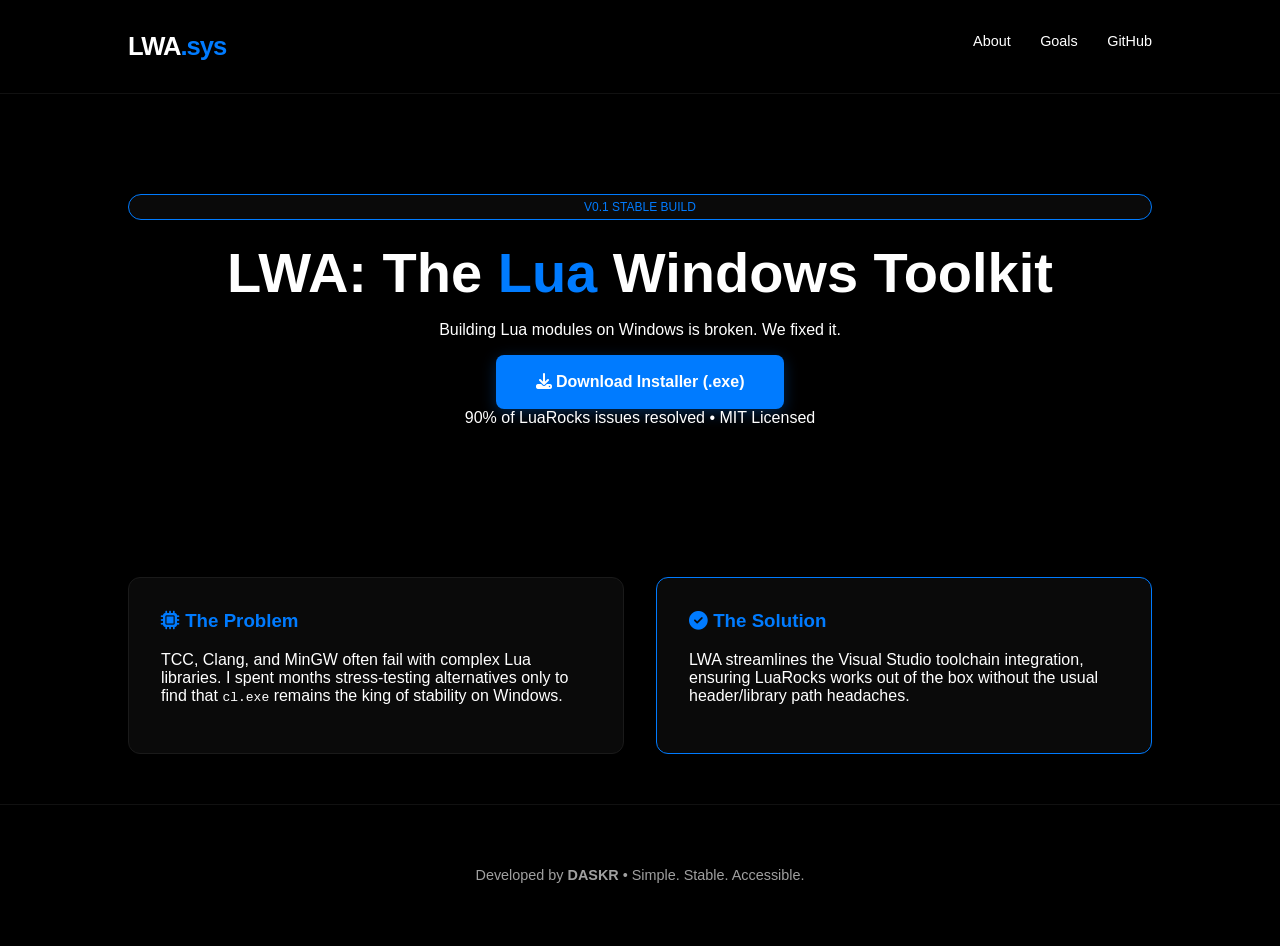
==== index.html @ 61618b99 "Update badge version from v2.0 to v0.1" ====
<!DOCTYPE html>
<html lang="en">
<head>
    <meta charset="UTF-8">
    <meta name="viewport" content="width=device-width, initial-scale=1.0">
    <title>LWA | Lua for Windows Redefined</title>
    <link rel="stylesheet" href="https://cdnjs.cloudflare.com/ajax/libs/font-awesome/6.4.0/css/all.min.css">
    <link rel="stylesheet" href="style.css">
</head>
<body>

    <nav>
        <div class="logo">LWA<span>.sys</span></div>
        <div class="links">
            <a href="#about">About</a>
            <a href="#goals">Goals</a>
            <a href="https://github.com/DASKR515/lwa#">GitHub</a>
        </div>
    </nav>

    <header>
        <div class="hero">
            <div class="badge">v0.1 Stable Build</div>
            <h1>LWA: The <span class="highlight">Lua</span> Windows Toolkit</h1>
            <p>Building Lua modules on Windows is broken. We fixed it.</p>

            <div class="cta-container">
                <a href="https://github.com/DASKR515/lwa/releases/download/lwa/lwa-setup.exe" class="btn-main" download="lwa-setup.exe">
                    <i class="fas fa-download"></i> Download Installer (.exe)
                </a>
                <div class="meta-text">90% of LuaRocks issues resolved • MIT Licensed</div>
            </div>
        </div>
    </header>

    <section id="about" class="grid-section">
        <div class="card">
            <h3><i class="fas fa-microchip"></i> The Problem</h3>
            <p>TCC, Clang, and MinGW often fail with complex Lua libraries. I spent months stress-testing alternatives only to find that <code>cl.exe</code> remains the king of stability on Windows.</p>
        </div>
        <div class="card highlight-card">
            <h3><i class="fas fa-check-circle"></i> The Solution</h3>
            <p>LWA streamlines the Visual Studio toolchain integration, ensuring LuaRocks works out of the box without the usual header/library path headaches.</p>
        </div>
    </section>

    <footer>
        <p>Developed by <strong>DASKR</strong> • Simple. Stable. Accessible.</p>
    </footer>

</body>
</html>
---- style.css ----
:root {
    --bg: #000000;
    --card-bg: #0a0a0a;
    --accent: #007bff; /* أزرق تقني */
    --text-main: #ffffff;
    --text-dim: #a0a0a0;
}

body { 
    margin: 0; 
    background-color: var(--bg); 
    color: var(--text-main); 
    font-family: 'Segoe UI', Roboto, sans-serif; 
}

/* Nav */
nav { display: flex; justify-content: space-between; padding: 2rem 10%; border-bottom: 1px solid #111; }
.logo { font-weight: 800; font-size: 1.6rem; letter-spacing: -1px; }
.logo span { color: var(--accent); }
.links a { color: var(--text-main); text-decoration: none; margin-left: 25px; font-size: 0.9rem; transition: 0.3s; }
.links a:hover { color: var(--accent); }

/* Header */
header { padding: 100px 10%; text-align: center; }
.badge { background: #0a0a0a; border: 1px solid var(--accent); color: var(--accent); padding: 5px 15px; border-radius: 50px; font-size: 0.75rem; text-transform: uppercase; margin-bottom: 20px; }
h1 { font-size: 3.5rem; margin: 10px 0; }
.highlight { color: var(--accent); }

/* Buttons */
.btn-main { 
    background: var(--accent); color: white; padding: 18px 40px; border-radius: 8px; 
    text-decoration: none; font-weight: bold; display: inline-block; transition: 0.3s;
    box-shadow: 0 4px 15px rgba(0, 123, 255, 0.3);
}
.btn-main:hover { background: #0069d9; transform: translateY(-2px); }

/* Cards */
.grid-section { display: grid; grid-template-columns: repeat(auto-fit, minmax(350px, 1fr)); gap: 2rem; padding: 50px 10%; }
.card { background: var(--card-bg); padding: 2rem; border: 1px solid #1a1a1a; border-radius: 12px; }
.highlight-card { border-color: var(--accent); }
.card h3 { color: var(--accent); margin-top: 0; }

footer { text-align: center; padding: 3rem; border-top: 1px solid #111; color: var(--text-dim); font-size: 0.9rem; }
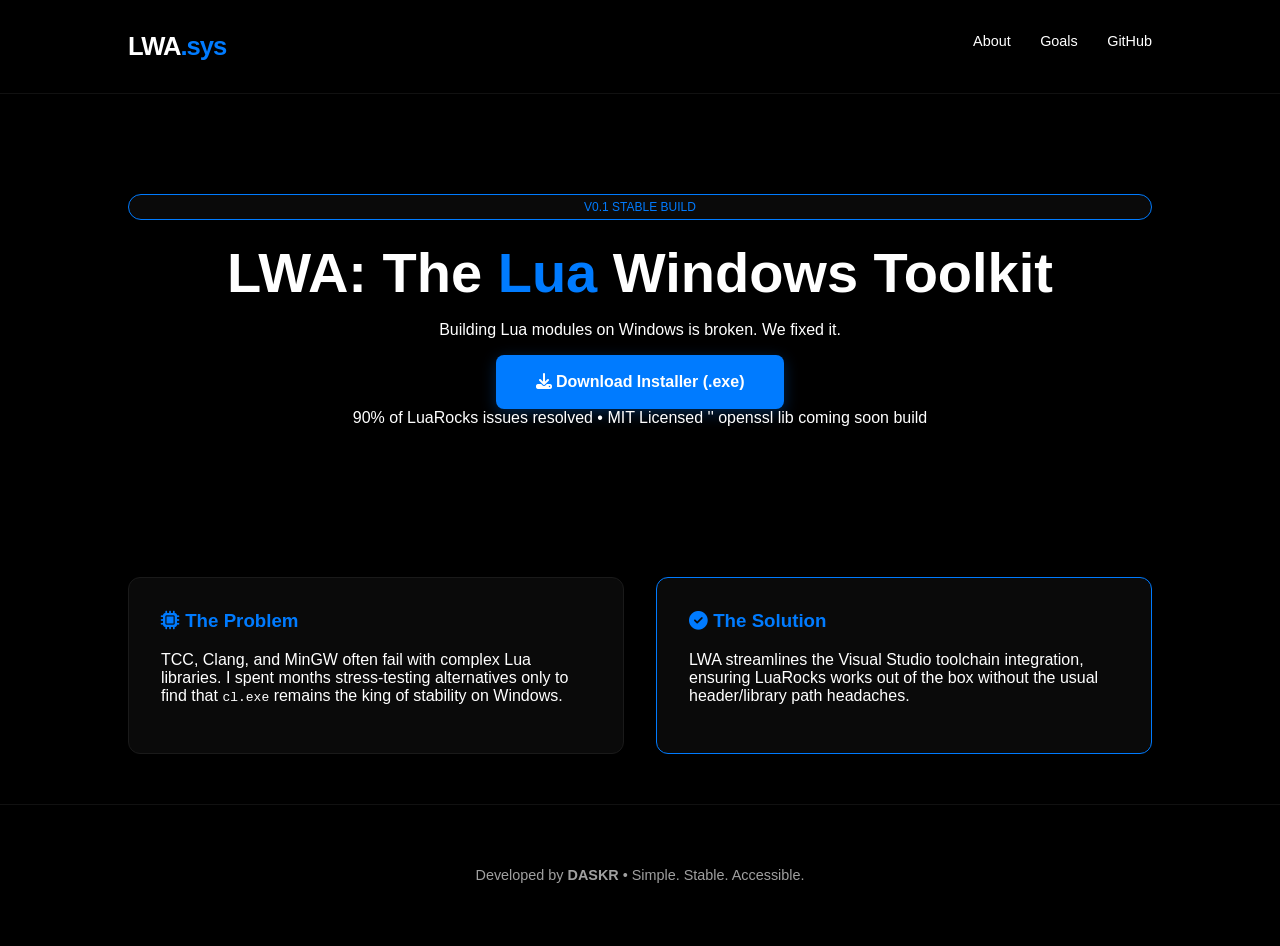
==== commit 87b95807: "Update meta text with additional information" ====
--- a/index.html
+++ b/index.html
@@ -28,7 +28,7 @@
                 <a href="https://github.com/DASKR515/lwa/releases/download/lwa/lwa-setup.exe" class="btn-main" download="lwa-setup.exe">
                     <i class="fas fa-download"></i> Download Installer (.exe)
                 </a>
-                <div class="meta-text">90% of LuaRocks issues resolved • MIT Licensed</div>
+                <div class="meta-text">90% of LuaRocks issues resolved • MIT Licensed '' openssl lib coming soon build</div>
             </div>
         </div>
     </header>
--- a/style.css
+++ b/style.css
@@ -1,7 +1,7 @@
 :root {
     --bg: #000000;
     --card-bg: #0a0a0a;
-    --accent: #007bff; /* أزرق تقني */
+    --accent: #007bff;
     --text-main: #ffffff;
     --text-dim: #a0a0a0;
 }
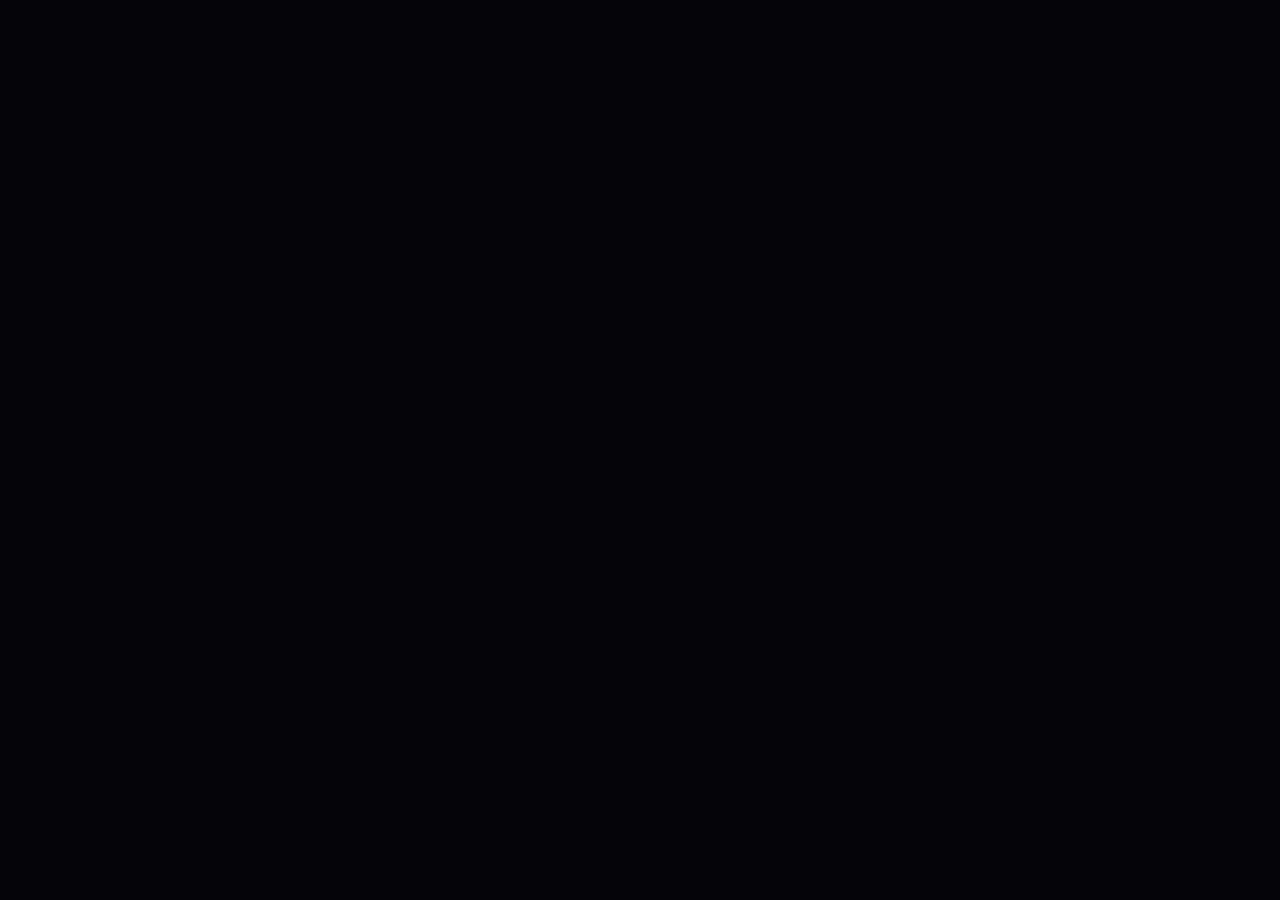
==== commit 6af23edc: "Implement dark and light theme support Added dark and light theme support with CSS variables and sty" ====
--- a/index.html
+++ b/index.html
@@ -1,52 +1,821 @@
 <!DOCTYPE html>
-<html lang="en">
+<html lang="en" data-theme="dark">
 <head>
-    <meta charset="UTF-8">
-    <meta name="viewport" content="width=device-width, initial-scale=1.0">
-    <title>LWA | Lua for Windows Redefined</title>
-    <link rel="stylesheet" href="https://cdnjs.cloudflare.com/ajax/libs/font-awesome/6.4.0/css/all.min.css">
-    <link rel="stylesheet" href="style.css">
-</head>
-<body>
-
-    <nav>
-        <div class="logo">LWA<span>.sys</span></div>
-        <div class="links">
-            <a href="#about">About</a>
-            <a href="#goals">Goals</a>
-            <a href="https://github.com/DASKR515/lwa#">GitHub</a>
-        </div>
-    </nav>
-
-    <header>
-        <div class="hero">
-            <div class="badge">v0.1 Stable Build</div>
-            <h1>LWA: The <span class="highlight">Lua</span> Windows Toolkit</h1>
-            <p>Building Lua modules on Windows is broken. We fixed it.</p>
-
-            <div class="cta-container">
-                <a href="https://github.com/DASKR515/lwa/releases/download/lwa/lwa-setup.exe" class="btn-main" download="lwa-setup.exe">
-                    <i class="fas fa-download"></i> Download Installer (.exe)
-                </a>
-                <div class="meta-text">90% of LuaRocks issues resolved • MIT Licensed '' openssl lib coming soon build</div>
-            </div>
-        </div>
-    </header>
-
-    <section id="about" class="grid-section">
-        <div class="card">
-            <h3><i class="fas fa-microchip"></i> The Problem</h3>
-            <p>TCC, Clang, and MinGW often fail with complex Lua libraries. I spent months stress-testing alternatives only to find that <code>cl.exe</code> remains the king of stability on Windows.</p>
-        </div>
-        <div class="card highlight-card">
-            <h3><i class="fas fa-check-circle"></i> The Solution</h3>
-            <p>LWA streamlines the Visual Studio toolchain integration, ensuring LuaRocks works out of the box without the usual header/library path headaches.</p>
-        </div>
-    </section>
-
-    <footer>
-        <p>Developed by <strong>DASKR</strong> • Simple. Stable. Accessible.</p>
-    </footer>
-
-</body>
-</html>
+  <meta charset="UTF-8" />
+  <meta name="viewport" content="width=device-width, initial-scale=1.0" />
+  <title>LWA | Lua for Windows Redefined</title>
+  <link rel="stylesheet" href="https://cdnjs.cloudflare.com/ajax/libs/font-awesome/6.4.0/css/all.min.css" />
+  <link href="https://fonts.googleapis.com/css2?family=JetBrains+Mono:wght@400;700&family=Syne:wght@400;700;800&display=swap" rel="stylesheet" />
+  <style>
+    /* ── RESET & VARIABLES ── */
+    *, *::before, *::after { box-sizing: border-box; margin: 0; padding: 0; }
+
+    :root {
+      --accent: #3b82f6;
+      --accent2: #06b6d4;
+      --glow: rgba(59,130,246,0.35);
+      --mono: 'JetBrains Mono', monospace;
+      --sans: 'Syne', sans-serif;
+      --radius: 14px;
+      --transition: 0.3s cubic-bezier(0.4,0,0.2,1);
+    }
+
+    [data-theme="dark"] {
+      --bg: #020408;
+      --bg2: #070d14;
+      --bg3: #0c1520;
+      --border: rgba(59,130,246,0.15);
+      --border2: rgba(255,255,255,0.06);
+      --text: #f0f6ff;
+      --text2: #7a90a8;
+      --card: rgba(10,20,35,0.85);
+      --nav-bg: rgba(2,4,8,0.85);
+      --code-bg: #050e18;
+    }
+
+    [data-theme="light"] {
+      --bg: #f0f4f8;
+      --bg2: #e2eaf2;
+      --bg3: #d4e0ec;
+      --border: rgba(59,130,246,0.2);
+      --border2: rgba(0,0,0,0.08);
+      --text: #0a1628;
+      --text2: #4a6080;
+      --card: rgba(255,255,255,0.85);
+      --nav-bg: rgba(240,244,248,0.9);
+      --code-bg: #e8f0f8;
+    }
+
+    html { scroll-behavior: smooth; }
+
+    body {
+      background: var(--bg);
+      color: var(--text);
+      font-family: var(--sans);
+      line-height: 1.6;
+      overflow-x: hidden;
+      transition: background var(--transition), color var(--transition);
+    }
+
+    /* ── SCROLLBAR ── */
+    ::-webkit-scrollbar { width: 6px; }
+    ::-webkit-scrollbar-track { background: var(--bg); }
+    ::-webkit-scrollbar-thumb { background: var(--accent); border-radius: 3px; }
+
+    /* ── NOISE OVERLAY ── */
+    body::before {
+      content: '';
+      position: fixed;
+      inset: 0;
+      background-image: url("data:image/svg+xml,%3Csvg viewBox='0 0 256 256' xmlns='http://www.w3.org/2000/svg'%3E%3Cfilter id='noise'%3E%3CfeTurbulence type='fractalNoise' baseFrequency='0.9' numOctaves='4' stitchTiles='stitch'/%3E%3C/filter%3E%3Crect width='100%25' height='100%25' filter='url(%23noise)' opacity='0.035'/%3E%3C/svg%3E");
+      pointer-events: none;
+      z-index: 0;
+      opacity: 0.4;
+    }
+
+    /* ── NAV ── */
+    nav {
+      position: fixed;
+      top: 0; left: 0; right: 0;
+      z-index: 100;
+      display: flex;
+      align-items: center;
+      justify-content: space-between;
+      padding: 1rem 6%;
+      background: var(--nav-bg);
+      backdrop-filter: blur(20px);
+      -webkit-backdrop-filter: blur(20px);
+      border-bottom: 1px solid var(--border2);
+      transition: background var(--transition);
+    }
+
+    .nav-logo {
+      display: flex;
+      align-items: center;
+      gap: 10px;
+      text-decoration: none;
+    }
+
+    .nav-logo img {
+      width: 32px;
+      height: 32px;
+      border-radius: 8px;
+    }
+
+    .nav-logo-text {
+      font-family: var(--mono);
+      font-weight: 700;
+      font-size: 1.3rem;
+      color: var(--text);
+      letter-spacing: -0.5px;
+    }
+
+    .nav-logo-text span { color: var(--accent); }
+
+    .nav-links {
+      display: flex;
+      align-items: center;
+      gap: 2rem;
+    }
+
+    .nav-links a {
+      color: var(--text2);
+      text-decoration: none;
+      font-size: 0.88rem;
+      font-family: var(--mono);
+      transition: color var(--transition);
+    }
+
+    .nav-links a:hover { color: var(--accent); }
+
+    .nav-right {
+      display: flex;
+      align-items: center;
+      gap: 1rem;
+    }
+
+    /* Dark mode toggle */
+    .theme-btn {
+      background: var(--bg3);
+      border: 1px solid var(--border);
+      color: var(--text2);
+      width: 38px;
+      height: 38px;
+      border-radius: 50%;
+      cursor: pointer;
+      display: flex;
+      align-items: center;
+      justify-content: center;
+      font-size: 0.9rem;
+      transition: all var(--transition);
+    }
+
+    .theme-btn:hover {
+      color: var(--accent);
+      border-color: var(--accent);
+      box-shadow: 0 0 12px var(--glow);
+    }
+
+    /* Hamburger */
+    .hamburger {
+      display: none;
+      flex-direction: column;
+      gap: 5px;
+      cursor: pointer;
+      padding: 5px;
+      background: none;
+      border: none;
+    }
+
+    .hamburger span {
+      display: block;
+      width: 22px;
+      height: 2px;
+      background: var(--text);
+      border-radius: 2px;
+      transition: all var(--transition);
+    }
+
+    .hamburger.open span:nth-child(1) { transform: translateY(7px) rotate(45deg); }
+    .hamburger.open span:nth-child(2) { opacity: 0; }
+    .hamburger.open span:nth-child(3) { transform: translateY(-7px) rotate(-45deg); }
+
+    .mobile-menu {
+      display: none;
+      position: fixed;
+      top: 65px; left: 0; right: 0;
+      background: var(--nav-bg);
+      backdrop-filter: blur(20px);
+      border-bottom: 1px solid var(--border2);
+      padding: 1.5rem 6%;
+      flex-direction: column;
+      gap: 1.2rem;
+      z-index: 99;
+    }
+
+    .mobile-menu.open { display: flex; }
+
+    .mobile-menu a {
+      color: var(--text2);
+      text-decoration: none;
+      font-family: var(--mono);
+      font-size: 0.95rem;
+      padding: 0.5rem 0;
+      border-bottom: 1px solid var(--border2);
+      transition: color var(--transition);
+    }
+
+    .mobile-menu a:hover { color: var(--accent); }
+
+    /* ── HERO ── */
+    .hero {
+      min-height: 100vh;
+      display: flex;
+      flex-direction: column;
+      align-items: center;
+      justify-content: center;
+      text-align: center;
+      padding: 120px 6% 80px;
+      position: relative;
+      overflow: hidden;
+    }
+
+    /* Animated grid background */
+    .hero-grid {
+      position: absolute;
+      inset: 0;
+      background-image:
+        linear-gradient(var(--border2) 1px, transparent 1px),
+        linear-gradient(90deg, var(--border2) 1px, transparent 1px);
+      background-size: 60px 60px;
+      mask-image: radial-gradient(ellipse 80% 60% at 50% 50%, black, transparent);
+      -webkit-mask-image: radial-gradient(ellipse 80% 60% at 50% 50%, black, transparent);
+    }
+
+    /* Glow orbs */
+    .orb {
+      position: absolute;
+      border-radius: 50%;
+      filter: blur(80px);
+      pointer-events: none;
+    }
+
+    .orb-1 {
+      width: 500px; height: 500px;
+      background: radial-gradient(circle, rgba(59,130,246,0.12), transparent 70%);
+      top: -100px; left: -100px;
+      animation: drift 8s ease-in-out infinite alternate;
+    }
+
+    .orb-2 {
+      width: 400px; height: 400px;
+      background: radial-gradient(circle, rgba(6,182,212,0.1), transparent 70%);
+      bottom: -50px; right: -50px;
+      animation: drift 10s ease-in-out infinite alternate-reverse;
+    }
+
+    @keyframes drift {
+      from { transform: translate(0, 0); }
+      to { transform: translate(30px, 20px); }
+    }
+
+    .hero-content { position: relative; z-index: 1; max-width: 820px; }
+
+    .badge {
+      display: inline-flex;
+      align-items: center;
+      gap: 8px;
+      background: rgba(59,130,246,0.1);
+      border: 1px solid rgba(59,130,246,0.3);
+      color: var(--accent);
+      padding: 6px 16px;
+      border-radius: 50px;
+      font-size: 0.75rem;
+      font-family: var(--mono);
+      text-transform: uppercase;
+      letter-spacing: 1px;
+      margin-bottom: 24px;
+      animation: fadeDown 0.6s ease both;
+    }
+
+    .badge-dot {
+      width: 7px; height: 7px;
+      background: var(--accent);
+      border-radius: 50%;
+      animation: pulse 2s infinite;
+    }
+
+    @keyframes pulse {
+      0%, 100% { opacity: 1; transform: scale(1); }
+      50% { opacity: 0.5; transform: scale(0.8); }
+    }
+
+    h1 {
+      font-size: clamp(2.4rem, 6vw, 4.2rem);
+      font-weight: 800;
+      line-height: 1.1;
+      letter-spacing: -2px;
+      margin-bottom: 20px;
+      animation: fadeDown 0.6s 0.1s ease both;
+    }
+
+    h1 .hl { color: var(--accent); }
+    h1 .hl2 { color: var(--accent2); }
+
+    .hero-sub {
+      font-size: clamp(1rem, 2vw, 1.2rem);
+      color: var(--text2);
+      max-width: 580px;
+      margin: 0 auto 36px;
+      font-family: var(--mono);
+      animation: fadeDown 0.6s 0.2s ease both;
+    }
+
+    .cta-group {
+      display: flex;
+      gap: 1rem;
+      justify-content: center;
+      flex-wrap: wrap;
+      margin-bottom: 48px;
+      animation: fadeDown 0.6s 0.3s ease both;
+    }
+
+    .btn-primary {
+      display: inline-flex;
+      align-items: center;
+      gap: 10px;
+      background: var(--accent);
+      color: white;
+      padding: 14px 32px;
+      border-radius: var(--radius);
+      text-decoration: none;
+      font-weight: 700;
+      font-size: 0.95rem;
+      transition: all var(--transition);
+      box-shadow: 0 4px 24px rgba(59,130,246,0.4);
+      position: relative;
+      overflow: hidden;
+    }
+
+    .btn-primary::after {
+      content: '';
+      position: absolute;
+      inset: 0;
+      background: linear-gradient(135deg, rgba(255,255,255,0.15), transparent);
+    }
+
+    .btn-primary:hover {
+      transform: translateY(-2px);
+      box-shadow: 0 8px 32px rgba(59,130,246,0.55);
+    }
+
+    .btn-ghost {
+      display: inline-flex;
+      align-items: center;
+      gap: 10px;
+      background: transparent;
+      color: var(--text);
+      padding: 14px 32px;
+      border-radius: var(--radius);
+      text-decoration: none;
+      font-weight: 600;
+      font-size: 0.95rem;
+      border: 1px solid var(--border2);
+      transition: all var(--transition);
+    }
+
+    .btn-ghost:hover {
+      border-color: var(--accent);
+      color: var(--accent);
+      box-shadow: 0 0 16px var(--glow);
+    }
+
+    /* Stats bar */
+    .stats-bar {
+      display: flex;
+      align-items: center;
+      justify-content: center;
+      gap: 0;
+      flex-wrap: wrap;
+      animation: fadeDown 0.6s 0.4s ease both;
+    }
+
+    .stat-item {
+      display: flex;
+      align-items: center;
+      gap: 8px;
+      padding: 10px 20px;
+      border-right: 1px solid var(--border2);
+      font-family: var(--mono);
+      font-size: 0.8rem;
+      color: var(--text2);
+    }
+
+    .stat-item:last-child { border-right: none; }
+    .stat-item i { color: var(--accent); font-size: 0.75rem; }
+
+    /* ── SECTION BASE ── */
+    section {
+      padding: 90px 6%;
+      position: relative;
+    }
+
+    .section-label {
+      font-family: var(--mono);
+      font-size: 0.75rem;
+      text-transform: uppercase;
+      letter-spacing: 3px;
+      color: var(--accent);
+      margin-bottom: 12px;
+    }
+
+    .section-title {
+      font-size: clamp(1.8rem, 4vw, 2.8rem);
+      font-weight: 800;
+      letter-spacing: -1px;
+      margin-bottom: 14px;
+    }
+
+    .section-desc {
+      color: var(--text2);
+      font-size: 1rem;
+      max-width: 600px;
+      font-family: var(--mono);
+      margin-bottom: 56px;
+    }
+
+    /* ── PROBLEM/SOLUTION ── */
+    #about {
+      background: var(--bg2);
+    }
+
+    .split-grid {
+      display: grid;
+      grid-template-columns: 1fr 1fr;
+      gap: 2rem;
+      margin-top: 48px;
+    }
+
+    .split-card {
+      background: var(--card);
+      border: 1px solid var(--border2);
+      border-radius: var(--radius);
+      padding: 2.5rem;
+      position: relative;
+      overflow: hidden;
+      transition: border-color var(--transition), transform var(--transition);
+    }
+
+    .split-card:hover {
+      transform: translateY(-4px);
+      border-color: var(--border);
+    }
+
+    .split-card.accent-card {
+      border-color: rgba(59,130,246,0.4);
+    }
+
+    .split-card.accent-card::before {
+      content: '';
+      position: absolute;
+      top: 0; left: 0; right: 0;
+      height: 2px;
+      background: linear-gradient(90deg, var(--accent), var(--accent2));
+    }
+
+    .card-icon {
+      width: 48px; height: 48px;
+      background: rgba(59,130,246,0.1);
+      border: 1px solid rgba(59,130,246,0.2);
+      border-radius: 12px;
+      display: flex;
+      align-items: center;
+      justify-content: center;
+      font-size: 1.2rem;
+      color: var(--accent);
+      margin-bottom: 1.2rem;
+    }
+
+    .split-card h3 {
+      font-size: 1.2rem;
+      margin-bottom: 1rem;
+      letter-spacing: -0.5px;
+    }
+
+    .split-card p {
+      color: var(--text2);
+      font-family: var(--mono);
+      font-size: 0.88rem;
+      line-height: 1.8;
+    }
+
+    .split-card code {
+      background: var(--code-bg);
+      color: var(--accent2);
+      padding: 2px 7px;
+      border-radius: 5px;
+      font-family: var(--mono);
+      font-size: 0.85em;
+    }
+
+    /* ── HOW IT WORKS ── */
+    #how {
+      background: var(--bg);
+    }
+
+    .steps {
+      display: grid;
+      grid-template-columns: repeat(3, 1fr);
+      gap: 1.5rem;
+      margin-top: 48px;
+    }
+
+    .step {
+      background: var(--card);
+      border: 1px solid var(--border2);
+      border-radius: var(--radius);
+      padding: 2rem;
+      position: relative;
+      transition: all var(--transition);
+    }
+
+    .step:hover {
+      border-color: var(--border);
+      transform: translateY(-4px);
+      box-shadow: 0 12px 40px rgba(0,0,0,0.3);
+    }
+
+    .step-num {
+      font-family: var(--mono);
+      font-size: 2.5rem;
+      font-weight: 700;
+      color: rgba(59,130,246,0.15);
+      line-height: 1;
+      margin-bottom: 1rem;
+    }
+
+    .step h4 {
+      font-size: 1rem;
+      margin-bottom: 0.6rem;
+      color: var(--text);
+    }
+
+    .step p {
+      color: var(--text2);
+      font-family: var(--mono);
+      font-size: 0.83rem;
+      line-height: 1.7;
+    }
+
+    /* ── LIBRARIES ── */
+    #libraries {
+      background: var(--bg2);
+    }
+
+    .libs-grid {
+      display: grid;
+      grid-template-columns: repeat(auto-fill, minmax(200px, 1fr));
+      gap: 1rem;
+      margin-top: 48px;
+    }
+
+    .lib-card {
+      background: var(--card);
+      border: 1px solid var(--border2);
+      border-radius: var(--radius);
+      padding: 1.4rem;
+      display: flex;
+      align-items: flex-start;
+      gap: 12px;
+      transition: all var(--transition);
+      cursor: default;
+    }
+
+    .lib-card:hover {
+      border-color: var(--accent);
+      transform: translateY(-3px);
+      box-shadow: 0 8px 24px var(--glow);
+    }
+
+    .lib-icon {
+      width: 36px; height: 36px;
+      background: rgba(59,130,246,0.1);
+      border-radius: 8px;
+      display: flex;
+      align-items: center;
+      justify-content: center;
+      font-size: 0.9rem;
+      color: var(--accent);
+      flex-shrink: 0;
+    }
+
+    .lib-info h5 {
+      font-family: var(--mono);
+      font-size: 0.82rem;
+      margin-bottom: 4px;
+      color: var(--text);
+    }
+
+    .lib-info p {
+      font-family: var(--mono);
+      font-size: 0.75rem;
+      color: var(--text2);
+      line-height: 1.5;
+    }
+
+    /* Special IUP card */
+    .lib-card.featured {
+      grid-column: span 2;
+      border-color: rgba(59,130,246,0.3);
+      background: linear-gradient(135deg, rgba(59,130,246,0.05), var(--card));
+      position: relative;
+      overflow: hidden;
+    }
+
+    .lib-card.featured::after {
+      content: 'GUI Ready';
+      position: absolute;
+      top: 12px; right: 12px;
+      font-family: var(--mono);
+      font-size: 0.65rem;
+      background: rgba(59,130,246,0.15);
+      border: 1px solid rgba(59,130,246,0.3);
+      color: var(--accent);
+      padding: 3px 8px;
+      border-radius: 20px;
+      text-transform: uppercase;
+      letter-spacing: 1px;
+    }
+
+
+
+    /* ── GOALS ── */
+    #goals {
+      background: var(--bg2);
+    }
+
+    .goals-grid {
+      display: grid;
+      grid-template-columns: repeat(auto-fill, minmax(260px, 1fr));
+      gap: 1.5rem;
+      margin-top: 48px;
+    }
+
+    .goal-card {
+      background: var(--card);
+      border: 1px solid var(--border2);
+      border-radius: var(--radius);
+      padding: 2rem;
+      transition: all var(--transition);
+      position: relative;
+      overflow: hidden;
+    }
+
+    .goal-card::before {
+      content: '';
+      position: absolute;
+      bottom: 0; left: 0; right: 0;
+      height: 2px;
+      background: linear-gradient(90deg, var(--accent), var(--accent2));
+      transform: scaleX(0);
+      transition: transform var(--transition);
+    }
+
+    .goal-card:hover::before { transform: scaleX(1); }
+
+    .goal-card:hover {
+      transform: translateY(-4px);
+      box-shadow: 0 16px 40px rgba(0,0,0,0.2);
+    }
+
+    .goal-tag {
+      font-family: var(--mono);
+      font-size: 0.68rem;
+      text-transform: uppercase;
+      letter-spacing: 2px;
+      padding: 4px 10px;
+      border-radius: 20px;
+      display: inline-block;
+      margin-bottom: 1rem;
+    }
+
+    .tag-done { background: rgba(34,197,94,0.1); color: #22c55e; border: 1px solid rgba(34,197,94,0.2); }
+    .tag-soon { background: rgba(59,130,246,0.1); color: var(--accent); border: 1px solid var(--border); }
+    .tag-future { background: rgba(168,85,247,0.1); color: #a855f7; border: 1px solid rgba(168,85,247,0.2); }
+
+    .goal-card h4 { font-size: 1rem; margin-bottom: 0.6rem; }
+    .goal-card p { color: var(--text2); font-family: var(--mono); font-size: 0.83rem; line-height: 1.7; }
+
+    /* ── INSTALL ── */
+    #install {
+      background: var(--bg);
+    }
+
+    .install-box {
+      max-width: 720px;
+      margin: 48px auto 0;
+    }
+
+    .install-tabs {
+      display: flex;
+      gap: 0;
+      margin-bottom: 0;
+      border-bottom: 1px solid var(--border2);
+    }
+
+    .tab-btn {
+      background: none;
+      border: none;
+      color: var(--text2);
+      font-family: var(--mono);
+      font-size: 0.82rem;
+      padding: 10px 20px;
+      cursor: pointer;
+      border-bottom: 2px solid transparent;
+      margin-bottom: -1px;
+      transition: all var(--transition);
+    }
+
+    .tab-btn.active {
+      color: var(--accent);
+      border-bottom-color: var(--accent);
+    }
+
+    .tab-content {
+      display: none;
+      background: var(--code-bg);
+      border: 1px solid var(--border2);
+      border-top: none;
+      border-radius: 0 0 var(--radius) var(--radius);
+      padding: 1.5rem;
+    }
+
+    .tab-content.active { display: block; }
+
+    .cmd-line {
+      display: flex;
+      align-items: center;
+      gap: 10px;
+      font-family: var(--mono);
+      font-size: 0.85rem;
+      color: var(--text);
+      margin-bottom: 10px;
+    }
+
+    .cmd-line:last-child { margin-bottom: 0; }
+
+    .prompt { color: var(--accent); }
+
+    .copy-btn {
+      background: rgba(59,130,246,0.1);
+      border: 1px solid rgba(59,130,246,0.2);
+      color: var(--accent);
+      font-family: var(--mono);
+      font-size: 0.75rem;
+      padding: 6px 14px;
+      border-radius: 6px;
+      cursor: pointer;
+      margin-top: 1rem;
+      transition: all var(--transition);
+      display: inline-flex;
+      align-items: center;
+      gap: 6px;
+    }
+
+    .copy-btn:hover {
+      background: rgba(59,130,246,0.2);
+      box-shadow: 0 0 12px var(--glow);
+    }
+
+    /* ── FOOTER ── */
+    footer {
+      background: var(--bg2);
+      border-top: 1px solid var(--border2);
+      padding: 48px 6%;
+      display: flex;
+      align-items: center;
+      justify-content: space-between;
+      flex-wrap: wrap;
+      gap: 1.5rem;
+    }
+
+    .footer-left p {
+      font-family: var(--mono);
+      font-size: 0.82rem;
+      color: var(--text2);
+      margin-top: 8px;
+    }
+
+    .footer-links {
+      display: flex;
+      gap: 1.5rem;
+    }
+
+    .footer-links a {
+      color: var(--text2);
+      text-decoration: none;
+      font-family: var(--mono);
+      font-size: 0.82rem;
+      transition: color var(--transition);
+      display: flex;
+      align-items: center;
+      gap: 6px;
+    }
+
+    .footer-links a:hover { color: var(--accent); }
+
+    /* ── ANIMATIONS ── */
+    @keyframes fadeDown {
+      from { opacity: 0; transform: translateY(-16px); }
+      to { opacity: 1; transform: translateY(0); }
+    }
+
+    .reveal {
+      opacity: 0;
+      transform: translateY(24px);
+      transition: opacity 0.6s ease, transform 0.6s ease;
+    }
+
+    .reveal.visible {
+      opacity: 1;
+      transform: tran
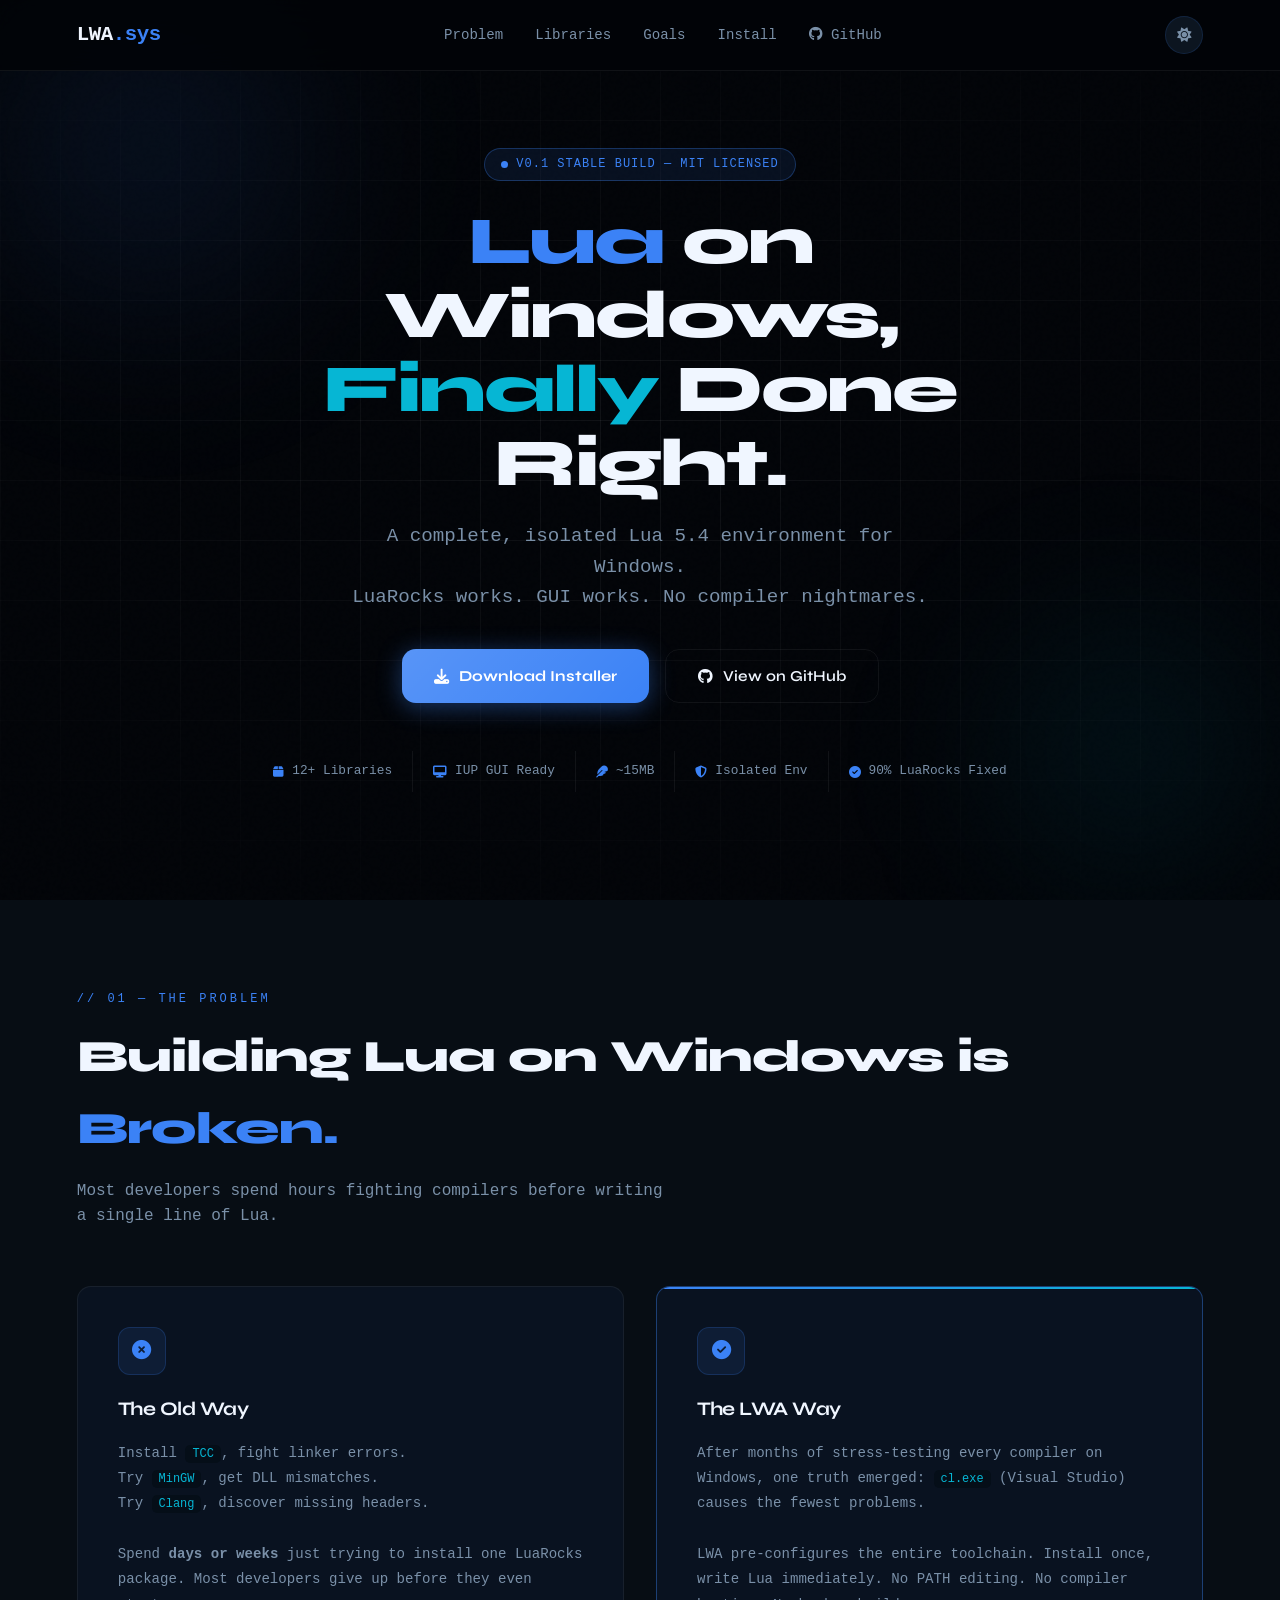
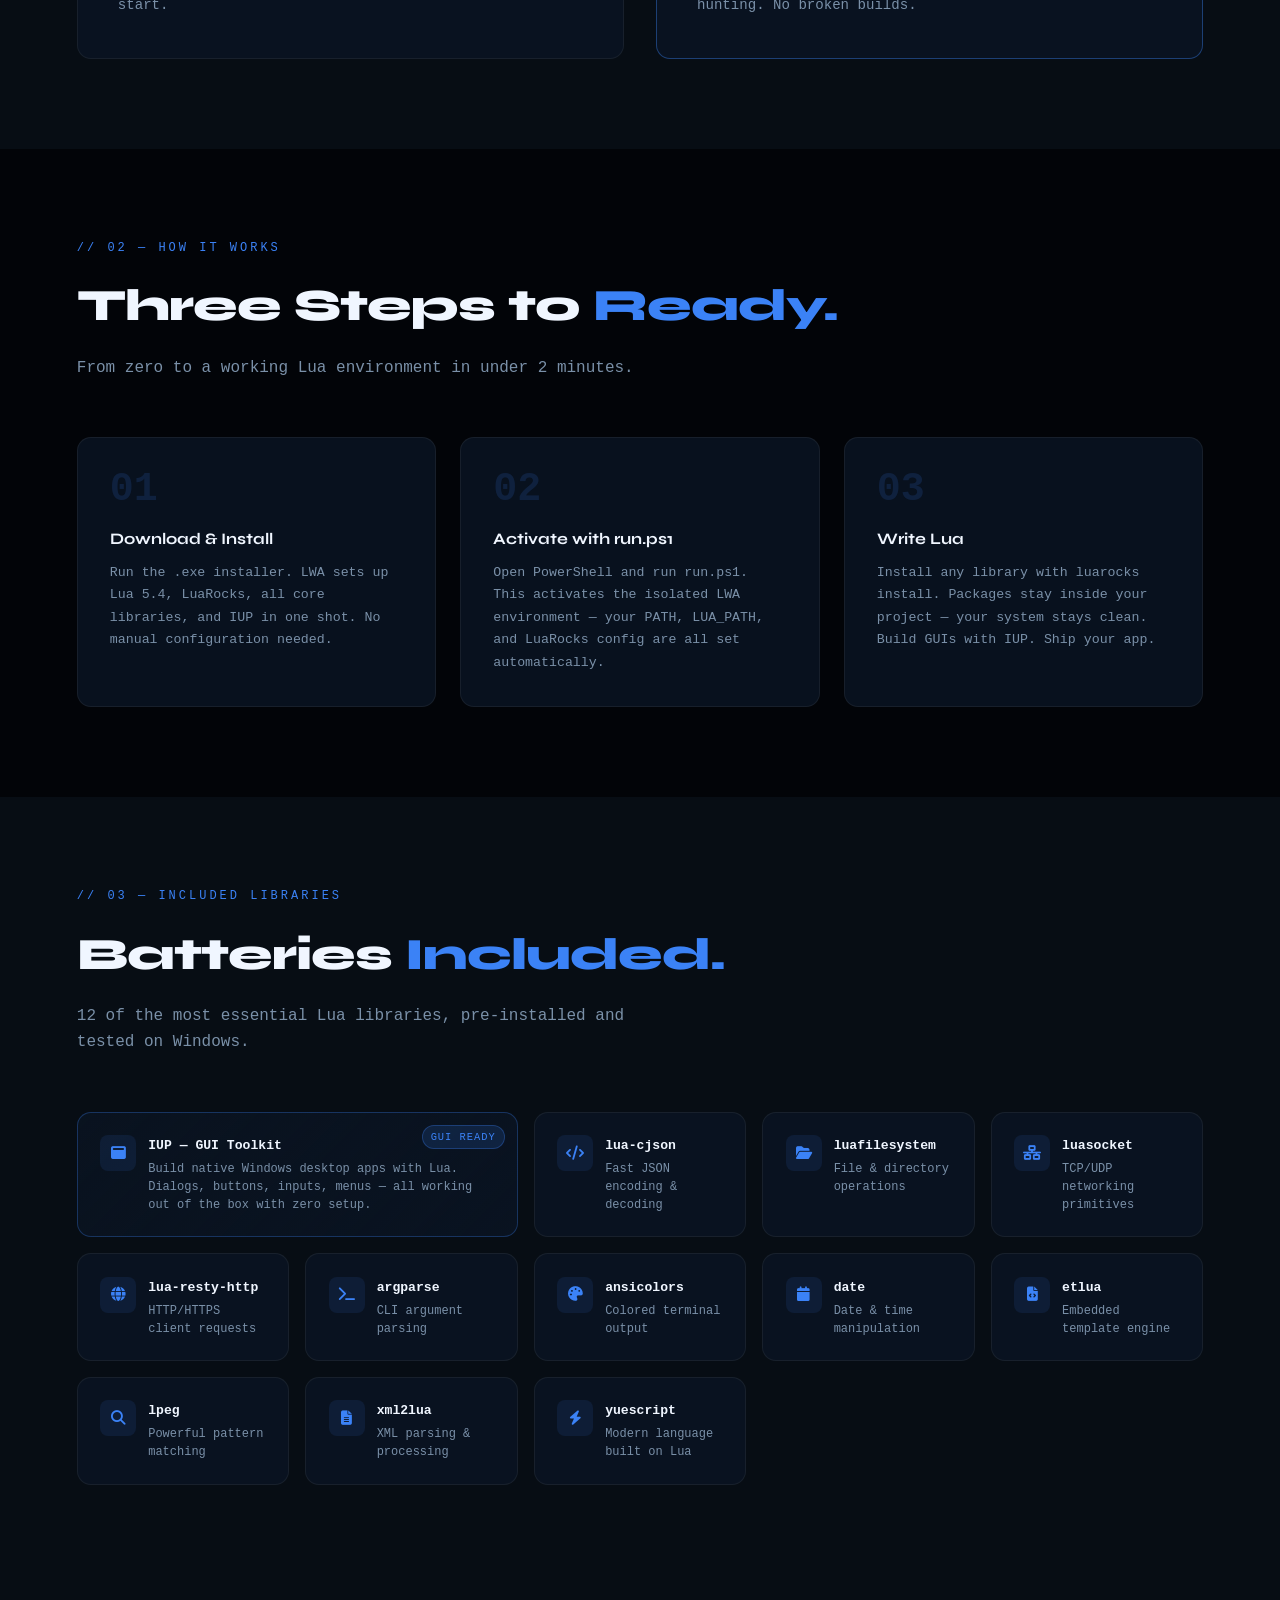
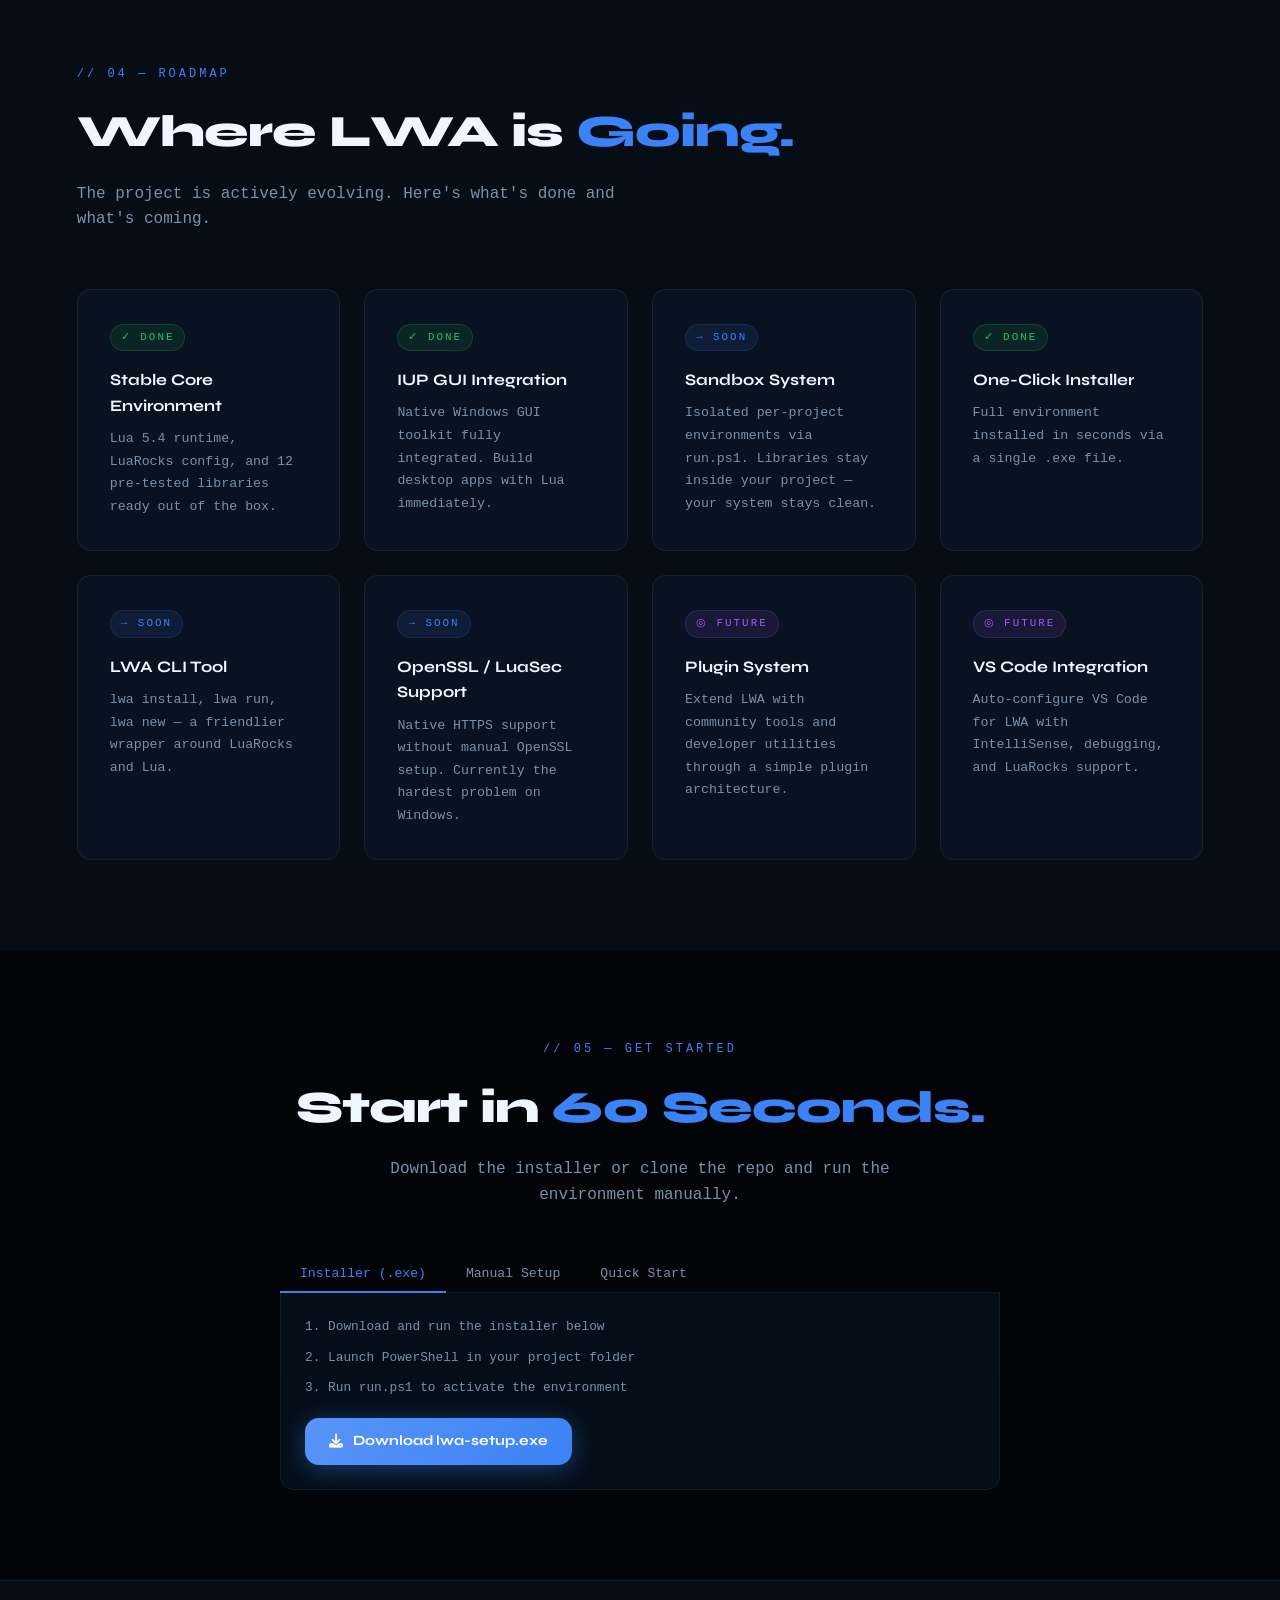
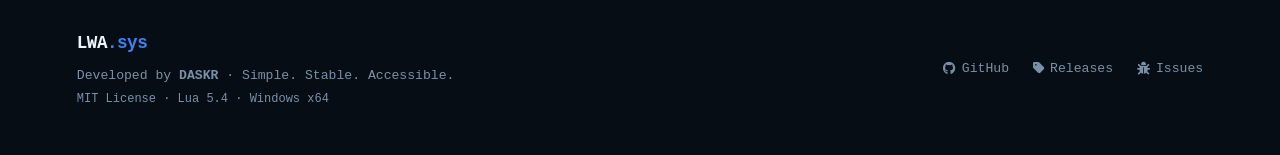
==== commit 4024c15d: "Fix CSS transform and enhance responsive styles Fixed CSS transform property for reveal class and ad" ====
--- a/index.html
+++ b/index.html
@@ -818,4 +818,475 @@
 
     .reveal.visible {
       opacity: 1;
-      transform: tran
+      transform: translateY(0);
+    }
+
+    /* ── RESPONSIVE ── */
+    @media (max-width: 900px) {
+      .split-grid { grid-template-columns: 1fr; }
+      .steps { grid-template-columns: 1fr; }
+      .sandbox-wrap { grid-template-columns: 1fr; }
+      .lib-card.featured { grid-column: span 1; }
+    }
+
+    @media (max-width: 700px) {
+      nav { padding: 1rem 5%; }
+      .nav-links { display: none; }
+      .hamburger { display: flex; }
+      section { padding: 64px 5%; }
+      .hero { padding: 100px 5% 64px; }
+      h1 { letter-spacing: -1px; }
+      .stat-item { padding: 8px 12px; font-size: 0.75rem; }
+      footer { flex-direction: column; align-items: flex-start; }
+      .libs-grid { grid-template-columns: 1fr 1fr; }
+    }
+
+    @media (max-width: 480px) {
+      .libs-grid { grid-template-columns: 1fr; }
+      .goals-grid { grid-template-columns: 1fr; }
+      .cta-group { flex-direction: column; align-items: center; }
+      .btn-primary, .btn-ghost { width: 100%; justify-content: center; }
+    }
+  </style>
+</head>
+<body>
+
+<!-- ── NAV ── -->
+<nav>
+  <a href="#" class="nav-logo">
+    <img src="https://raw.githubusercontent.com/DASKR515/lwa/main/asset/lwa.png" alt="LWA" onerror="this.style.display='none'" />
+    <span class="nav-logo-text">LWA<span>.sys</span></span>
+  </a>
+
+  <div class="nav-links">
+    <a href="#about">Problem</a>
+    <a href="#libraries">Libraries</a>
+    <a href="#goals">Goals</a>
+    <a href="#install">Install</a>
+    <a href="https://github.com/DASKR515/lwa" target="_blank"><i class="fab fa-github"></i> GitHub</a>
+  </div>
+
+  <div class="nav-right">
+    <button class="theme-btn" onclick="toggleTheme()" title="Toggle theme">
+      <i id="theme-icon" class="fas fa-sun"></i>
+    </button>
+    <button class="hamburger" id="hamburger" onclick="toggleMenu()">
+      <span></span><span></span><span></span>
+    </button>
+  </div>
+</nav>
+
+<!-- Mobile Menu -->
+<div class="mobile-menu" id="mobile-menu">
+  <a href="#about" onclick="closeMenu()">Problem & Solution</a>
+  <a href="#libraries" onclick="closeMenu()">Libraries</a>
+  <a href="#goals" onclick="closeMenu()">Goals</a>
+  <a href="#install" onclick="closeMenu()">Install</a>
+  <a href="https://github.com/DASKR515/lwa" target="_blank"><i class="fab fa-github"></i> GitHub</a>
+</div>
+
+<!-- ── HERO ── -->
+<section class="hero">
+  <div class="hero-grid"></div>
+  <div class="orb orb-1"></div>
+  <div class="orb orb-2"></div>
+
+  <div class="hero-content">
+    <div class="badge">
+      <span class="badge-dot"></span>
+      v0.1 Stable Build — MIT Licensed
+    </div>
+
+    <h1>
+      <span class="hl">Lua</span> on Windows,<br />
+      <span class="hl2">Finally</span> Done Right.
+    </h1>
+
+    <p class="hero-sub">
+      A complete, isolated Lua 5.4 environment for Windows.<br />
+      LuaRocks works. GUI works. No compiler nightmares.
+    </p>
+
+    <div class="cta-group">
+      <a href="https://github.com/DASKR515/lwa/releases/download/lwa/lwa-setup.exe" class="btn-primary" download>
+        <i class="fas fa-download"></i> Download Installer
+      </a>
+      <a href="https://github.com/DASKR515/lwa" target="_blank" class="btn-ghost">
+        <i class="fab fa-github"></i> View on GitHub
+      </a>
+    </div>
+
+    <div class="stats-bar">
+      <div class="stat-item"><i class="fas fa-box"></i> 12+ Libraries</div>
+      <div class="stat-item"><i class="fas fa-desktop"></i> IUP GUI Ready</div>
+      <div class="stat-item"><i class="fas fa-feather"></i> ~15MB</div>
+      <div class="stat-item"><i class="fas fa-shield-alt"></i> Isolated Env</div>
+      <div class="stat-item"><i class="fas fa-check-circle"></i> 90% LuaRocks Fixed</div>
+    </div>
+  </div>
+</section>
+
+<!-- ── PROBLEM / SOLUTION ── -->
+<section id="about">
+  <div class="reveal">
+    <div class="section-label">// 01 — the problem</div>
+    <h2 class="section-title">Building Lua on Windows is <span style="color:var(--accent)">Broken.</span></h2>
+    <p class="section-desc">Most developers spend hours fighting compilers before writing a single line of Lua.</p>
+  </div>
+
+  <div class="split-grid reveal">
+    <div class="split-card">
+      <div class="card-icon"><i class="fas fa-times-circle"></i></div>
+      <h3>The Old Way</h3>
+      <p>
+        Install <code>TCC</code>, fight linker errors.<br />
+        Try <code>MinGW</code>, get DLL mismatches.<br />
+        Try <code>Clang</code>, discover missing headers.<br /><br />
+        Spend <strong>days or weeks</strong> just trying to install one LuaRocks package.
+        Most developers give up before they even start.
+      </p>
+    </div>
+    <div class="split-card accent-card">
+      <div class="card-icon"><i class="fas fa-check-circle"></i></div>
+      <h3>The LWA Way</h3>
+      <p>
+        After months of stress-testing every compiler on Windows, one truth emerged:
+        <code>cl.exe</code> (Visual Studio) causes the fewest problems.<br /><br />
+        LWA pre-configures the entire toolchain. Install once, write Lua immediately.
+        No PATH editing. No compiler hunting. No broken builds.
+      </p>
+    </div>
+  </div>
+</section>
+
+<!-- ── HOW IT WORKS ── -->
+<section id="how">
+  <div class="reveal">
+    <div class="section-label">// 02 — how it works</div>
+    <h2 class="section-title">Three Steps to <span style="color:var(--accent)">Ready.</span></h2>
+    <p class="section-desc">From zero to a working Lua environment in under 2 minutes.</p>
+  </div>
+
+  <div class="steps">
+    <div class="step reveal">
+      <div class="step-num">01</div>
+      <h4>Download & Install</h4>
+      <p>Run the <code>.exe</code> installer. LWA sets up Lua 5.4, LuaRocks, all core libraries, and IUP in one shot. No manual configuration needed.</p>
+    </div>
+    <div class="step reveal">
+      <div class="step-num">02</div>
+      <h4>Activate with run.ps1</h4>
+      <p>Open PowerShell and run <code>run.ps1</code>. This activates the isolated LWA environment — your PATH, LUA_PATH, and LuaRocks config are all set automatically.</p>
+    </div>
+    <div class="step reveal">
+      <div class="step-num">03</div>
+      <h4>Write Lua</h4>
+      <p>Install any library with <code>luarocks install</code>. Packages stay inside your project — your system stays clean. Build GUIs with IUP. Ship your app.</p>
+    </div>
+  </div>
+</section>
+
+<!-- ── LIBRARIES ── -->
+<section id="libraries">
+  <div class="reveal">
+    <div class="section-label">// 03 — included libraries</div>
+    <h2 class="section-title">Batteries <span style="color:var(--accent)">Included.</span></h2>
+    <p class="section-desc">12 of the most essential Lua libraries, pre-installed and tested on Windows.</p>
+  </div>
+
+  <div class="libs-grid reveal">
+
+    <div class="lib-card featured">
+      <div class="lib-icon"><i class="fas fa-window-maximize"></i></div>
+      <div class="lib-info">
+        <h5>IUP — GUI Toolkit</h5>
+        <p>Build native Windows desktop apps with Lua. Dialogs, buttons, inputs, menus — all working out of the box with zero setup.</p>
+      </div>
+    </div>
+
+    <div class="lib-card">
+      <div class="lib-icon"><i class="fas fa-code"></i></div>
+      <div class="lib-info">
+        <h5>lua-cjson</h5>
+        <p>Fast JSON encoding & decoding</p>
+      </div>
+    </div>
+
+    <div class="lib-card">
+      <div class="lib-icon"><i class="fas fa-folder-open"></i></div>
+      <div class="lib-info">
+        <h5>luafilesystem</h5>
+        <p>File & directory operations</p>
+      </div>
+    </div>
+
+    <div class="lib-card">
+      <div class="lib-icon"><i class="fas fa-network-wired"></i></div>
+      <div class="lib-info">
+        <h5>luasocket</h5>
+        <p>TCP/UDP networking primitives</p>
+      </div>
+    </div>
+
+    <div class="lib-card">
+      <div class="lib-icon"><i class="fas fa-globe"></i></div>
+      <div class="lib-info">
+        <h5>lua-resty-http</h5>
+        <p>HTTP/HTTPS client requests</p>
+      </div>
+    </div>
+
+    <div class="lib-card">
+      <div class="lib-icon"><i class="fas fa-terminal"></i></div>
+      <div class="lib-info">
+        <h5>argparse</h5>
+        <p>CLI argument parsing</p>
+      </div>
+    </div>
+
+    <div class="lib-card">
+      <div class="lib-icon"><i class="fas fa-palette"></i></div>
+      <div class="lib-info">
+        <h5>ansicolors</h5>
+        <p>Colored terminal output</p>
+      </div>
+    </div>
+
+    <div class="lib-card">
+      <div class="lib-icon"><i class="fas fa-calendar"></i></div>
+      <div class="lib-info">
+        <h5>date</h5>
+        <p>Date & time manipulation</p>
+      </div>
+    </div>
+
+    <div class="lib-card">
+      <div class="lib-icon"><i class="fas fa-file-code"></i></div>
+      <div class="lib-info">
+        <h5>etlua</h5>
+        <p>Embedded template engine</p>
+      </div>
+    </div>
+
+    <div class="lib-card">
+      <div class="lib-icon"><i class="fas fa-search"></i></div>
+      <div class="lib-info">
+        <h5>lpeg</h5>
+        <p>Powerful pattern matching</p>
+      </div>
+    </div>
+
+    <div class="lib-card">
+      <div class="lib-icon"><i class="fas fa-file-alt"></i></div>
+      <div class="lib-info">
+        <h5>xml2lua</h5>
+        <p>XML parsing & processing</p>
+      </div>
+    </div>
+
+    <div class="lib-card">
+      <div class="lib-icon"><i class="fas fa-bolt"></i></div>
+      <div class="lib-info">
+        <h5>yuescript</h5>
+        <p>Modern language built on Lua</p>
+      </div>
+    </div>
+
+  </div>
+</section>
+
+<!-- ── GOALS ── -->
+<section id="goals">
+  <div class="reveal">
+    <div class="section-label">// 04 — roadmap</div>
+    <h2 class="section-title">Where LWA is <span style="color:var(--accent)">Going.</span></h2>
+    <p class="section-desc">The project is actively evolving. Here's what's done and what's coming.</p>
+  </div>
+
+  <div class="goals-grid reveal">
+    <div class="goal-card">
+      <span class="goal-tag tag-done">✓ Done</span>
+      <h4>Stable Core Environment</h4>
+      <p>Lua 5.4 runtime, LuaRocks config, and 12 pre-tested libraries ready out of the box.</p>
+    </div>
+    <div class="goal-card">
+      <span class="goal-tag tag-done">✓ Done</span>
+      <h4>IUP GUI Integration</h4>
+      <p>Native Windows GUI toolkit fully integrated. Build desktop apps with Lua immediately.</p>
+    </div>
+    <div class="goal-card">
+      <span class="goal-tag tag-soon">→ Soon</span>
+      <h4>Sandbox System</h4>
+      <p>Isolated per-project environments via run.ps1. Libraries stay inside your project — your system stays clean.</p>
+    </div>
+    <div class="goal-card">
+      <span class="goal-tag tag-done">✓ Done</span>
+      <h4>One-Click Installer</h4>
+      <p>Full environment installed in seconds via a single .exe file.</p>
+    </div>
+    <div class="goal-card">
+      <span class="goal-tag tag-soon">→ Soon</span>
+      <h4>LWA CLI Tool</h4>
+      <p><code>lwa install</code>, <code>lwa run</code>, <code>lwa new</code> — a friendlier wrapper around LuaRocks and Lua.</p>
+    </div>
+    <div class="goal-card">
+      <span class="goal-tag tag-soon">→ Soon</span>
+      <h4>OpenSSL / LuaSec Support</h4>
+      <p>Native HTTPS support without manual OpenSSL setup. Currently the hardest problem on Windows.</p>
+    </div>
+    <div class="goal-card">
+      <span class="goal-tag tag-future">◎ Future</span>
+      <h4>Plugin System</h4>
+      <p>Extend LWA with community tools and developer utilities through a simple plugin architecture.</p>
+    </div>
+    <div class="goal-card">
+      <span class="goal-tag tag-future">◎ Future</span>
+      <h4>VS Code Integration</h4>
+      <p>Auto-configure VS Code for LWA with IntelliSense, debugging, and LuaRocks support.</p>
+    </div>
+  </div>
+</section>
+
+<!-- ── INSTALL ── -->
+<section id="install">
+  <div class="reveal" style="text-align:center; max-width: 720px; margin: 0 auto;">
+    <div class="section-label">// 05 — get started</div>
+    <h2 class="section-title">Start in <span style="color:var(--accent)">60 Seconds.</span></h2>
+    <p class="section-desc" style="margin: 0 auto 0;">Download the installer or clone the repo and run the environment manually.</p>
+  </div>
+
+  <div class="install-box reveal">
+    <div class="install-tabs">
+      <button class="tab-btn active" onclick="switchTab('installer', this)">Installer (.exe)</button>
+      <button class="tab-btn" onclick="switchTab('manual', this)">Manual Setup</button>
+      <button class="tab-btn" onclick="switchTab('quickstart', this)">Quick Start</button>
+    </div>
+
+    <div class="tab-content active" id="tab-installer">
+      <div class="cmd-line">
+        <span style="color:var(--text2); font-size:0.8rem;">1. Download and run the installer below</span>
+      </div>
+      <div class="cmd-line">
+        <span style="color:var(--text2); font-size:0.8rem;">2. Launch PowerShell in your project folder</span>
+      </div>
+      <div class="cmd-line">
+        <span style="color:var(--text2); font-size:0.8rem;">3. Run run.ps1 to activate the environment</span>
+      </div>
+      <div style="margin-top:1.2rem;">
+        <a href="https://github.com/DASKR515/lwa/releases/download/lwa/lwa-setup.exe" class="btn-primary" download style="font-size:0.88rem; padding:12px 24px;">
+          <i class="fas fa-download"></i> Download lwa-setup.exe
+        </a>
+      </div>
+    </div>
+
+    <div class="tab-content" id="tab-manual">
+      <div class="cmd-line">
+        <span class="prompt">PS&gt;</span>
+        <span>git clone https://github.com/DASKR515/lwa</span>
+      </div>
+      <div class="cmd-line">
+        <span class="prompt">PS&gt;</span>
+        <span>cd lwa</span>
+      </div>
+      <div class="cmd-line">
+        <span class="prompt">PS&gt;</span>
+        <span>.\run.ps1</span>
+      </div>
+      <button class="copy-btn" onclick="copyCmd()">
+        <i class="fas fa-copy"></i> Copy commands
+      </button>
+    </div>
+
+    <div class="tab-content" id="tab-quickstart">
+      <div class="cmd-line">
+        <span class="prompt">&gt;</span>
+        <span style="color:#c3e88d;">-- After activating run.ps1</span>
+      </div>
+      <div class="cmd-line">
+        <span class="prompt">PS&gt;</span>
+        <span>luarocks install inspect</span>
+      </div>
+      <div class="cmd-line">
+        <span class="prompt">PS&gt;</span>
+        <span>lua main.lua</span>
+      </div>
+      <div class="cmd-line" style="margin-top:0.5rem;">
+        <span style="color:var(--text2); font-size:0.8rem;">Libraries install inside your project — not globally.</span>
+      </div>
+    </div>
+  </div>
+</section>
+
+<!-- ── FOOTER ── -->
+<footer>
+  <div class="footer-left">
+    <span class="nav-logo-text" style="font-size:1.1rem;">LWA<span style="color:var(--accent)">.sys</span></span>
+    <p>Developed by <strong>DASKR</strong> · Simple. Stable. Accessible.</p>
+    <p style="margin-top:4px; font-size:0.75rem;">MIT License · Lua 5.4 · Windows x64</p>
+  </div>
+  <div class="footer-links">
+    <a href="https://github.com/DASKR515/lwa" target="_blank"><i class="fab fa-github"></i> GitHub</a>
+    <a href="https://github.com/DASKR515/lwa/releases" target="_blank"><i class="fas fa-tag"></i> Releases</a>
+    <a href="https://github.com/DASKR515/lwa/issues" target="_blank"><i class="fas fa-bug"></i> Issues</a>
+  </div>
+</footer>
+
+<script>
+  /* ── THEME TOGGLE ── */
+  function toggleTheme() {
+    const html = document.documentElement;
+    const icon = document.getElementById('theme-icon');
+    if (html.getAttribute('data-theme') === 'dark') {
+      html.setAttribute('data-theme', 'light');
+      icon.className = 'fas fa-moon';
+    } else {
+      html.setAttribute('data-theme', 'dark');
+      icon.className = 'fas fa-sun';
+    }
+  }
+
+  /* ── MOBILE MENU ── */
+  function toggleMenu() {
+    const menu = document.getElementById('mobile-menu');
+    const btn = document.getElementById('hamburger');
+    menu.classList.toggle('open');
+    btn.classList.toggle('open');
+  }
+
+  function closeMenu() {
+    document.getElementById('mobile-menu').classList.remove('open');
+    document.getElementById('hamburger').classList.remove('open');
+  }
+
+  /* ── TABS ── */
+  function switchTab(id, btn) {
+    document.querySelectorAll('.tab-content').forEach(t => t.classList.remove('active'));
+    document.querySelectorAll('.tab-btn').forEach(b => b.classList.remove('active'));
+    document.getElementById('tab-' + id).classList.add('active');
+    btn.classList.add('active');
+  }
+
+  /* ── COPY ── */
+  function copyCmd() {
+    const text = 'git clone https://github.com/DASKR515/lwa\ncd lwa\n.\\run.ps1';
+    navigator.clipboard.writeText(text).then(() => {
+      const btn = document.querySelector('.copy-btn');
+      btn.innerHTML = '<i class="fas fa-check"></i> Copied!';
+      setTimeout(() => btn.innerHTML = '<i class="fas fa-copy"></i> Copy commands', 2000);
+    });
+  }
+
+  /* ── SCROLL REVEAL ── */
+  const observer = new IntersectionObserver((entries) => {
+    entries.forEach((entry, i) => {
+      if (entry.isIntersecting) {
+        setTimeout(() => entry.target.classList.add('visible'), i * 80);
+        observer.unobserve(entry.target);
+      }
+    });
+  }, { threshold: 0.1 });
+
+  document.querySelectorAll('.reveal').forEach(el => observer.observe(el));
+</script>
+</body>
+</html>
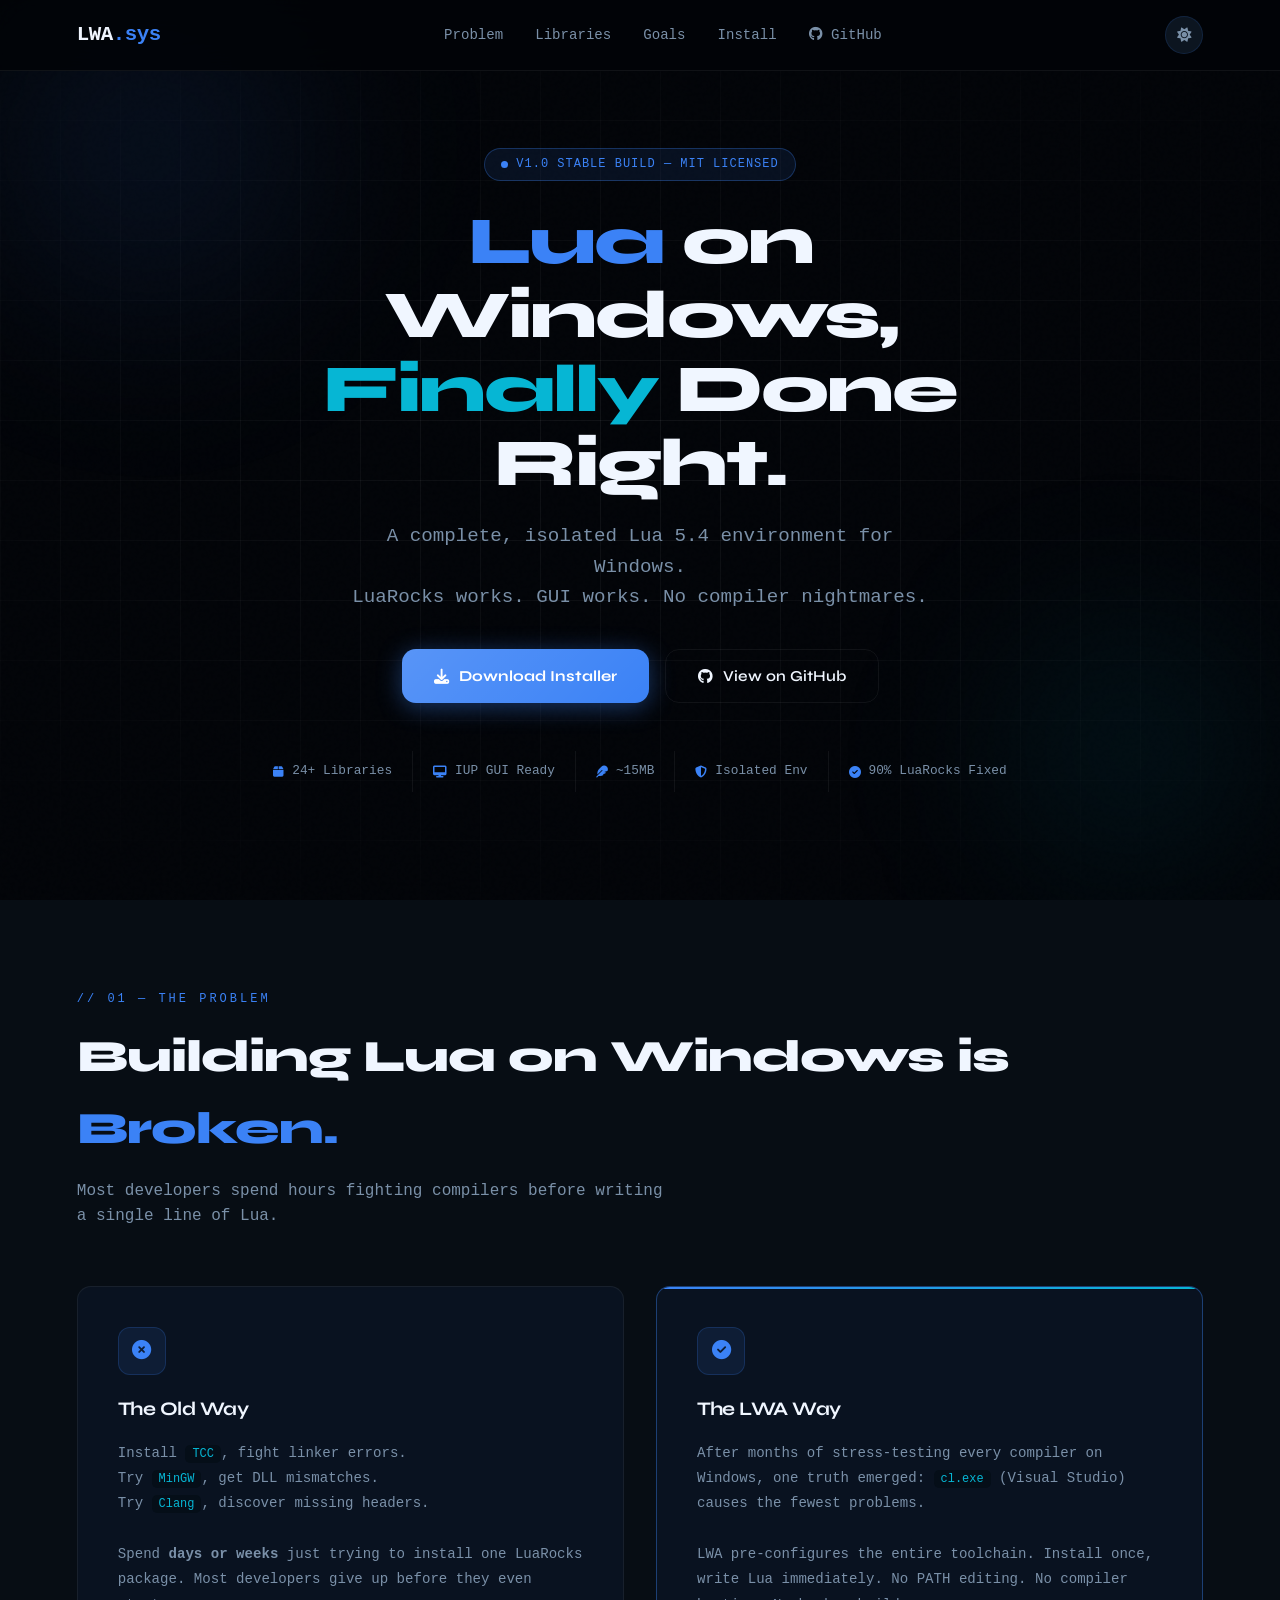
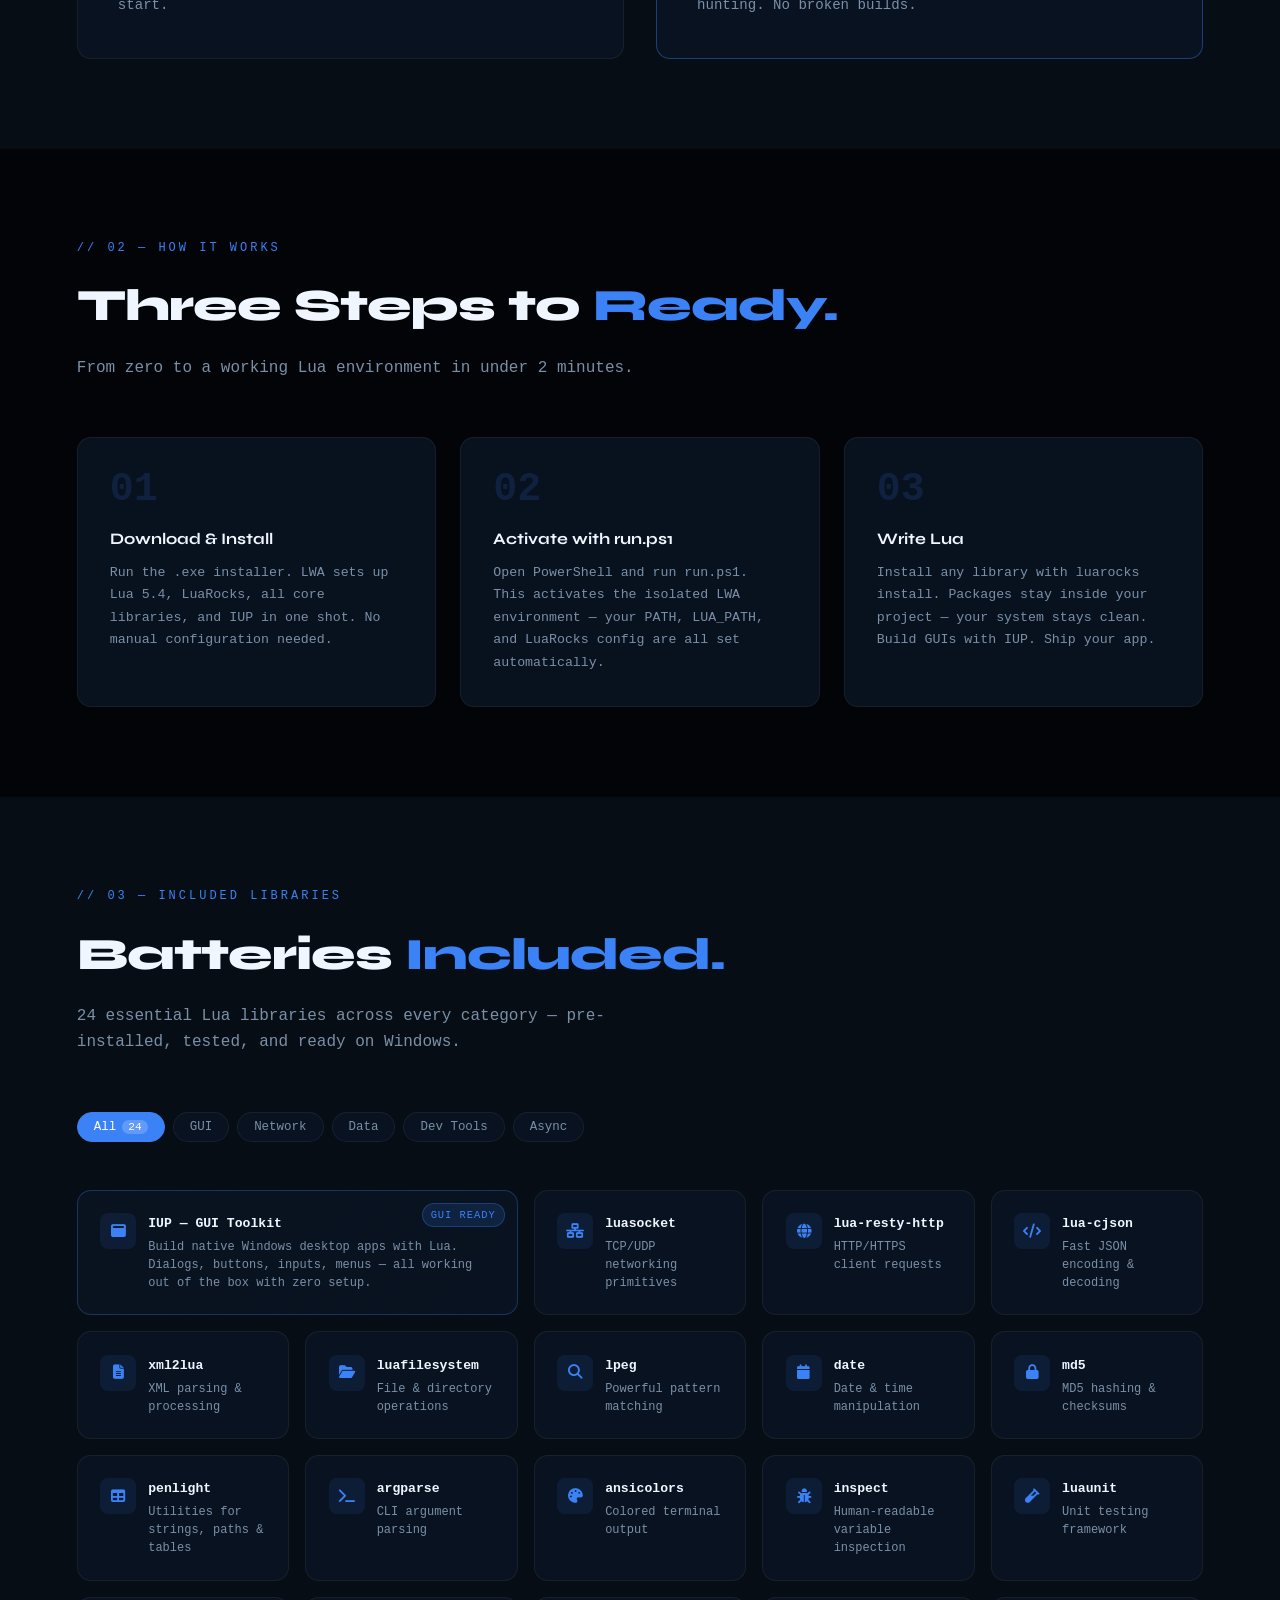
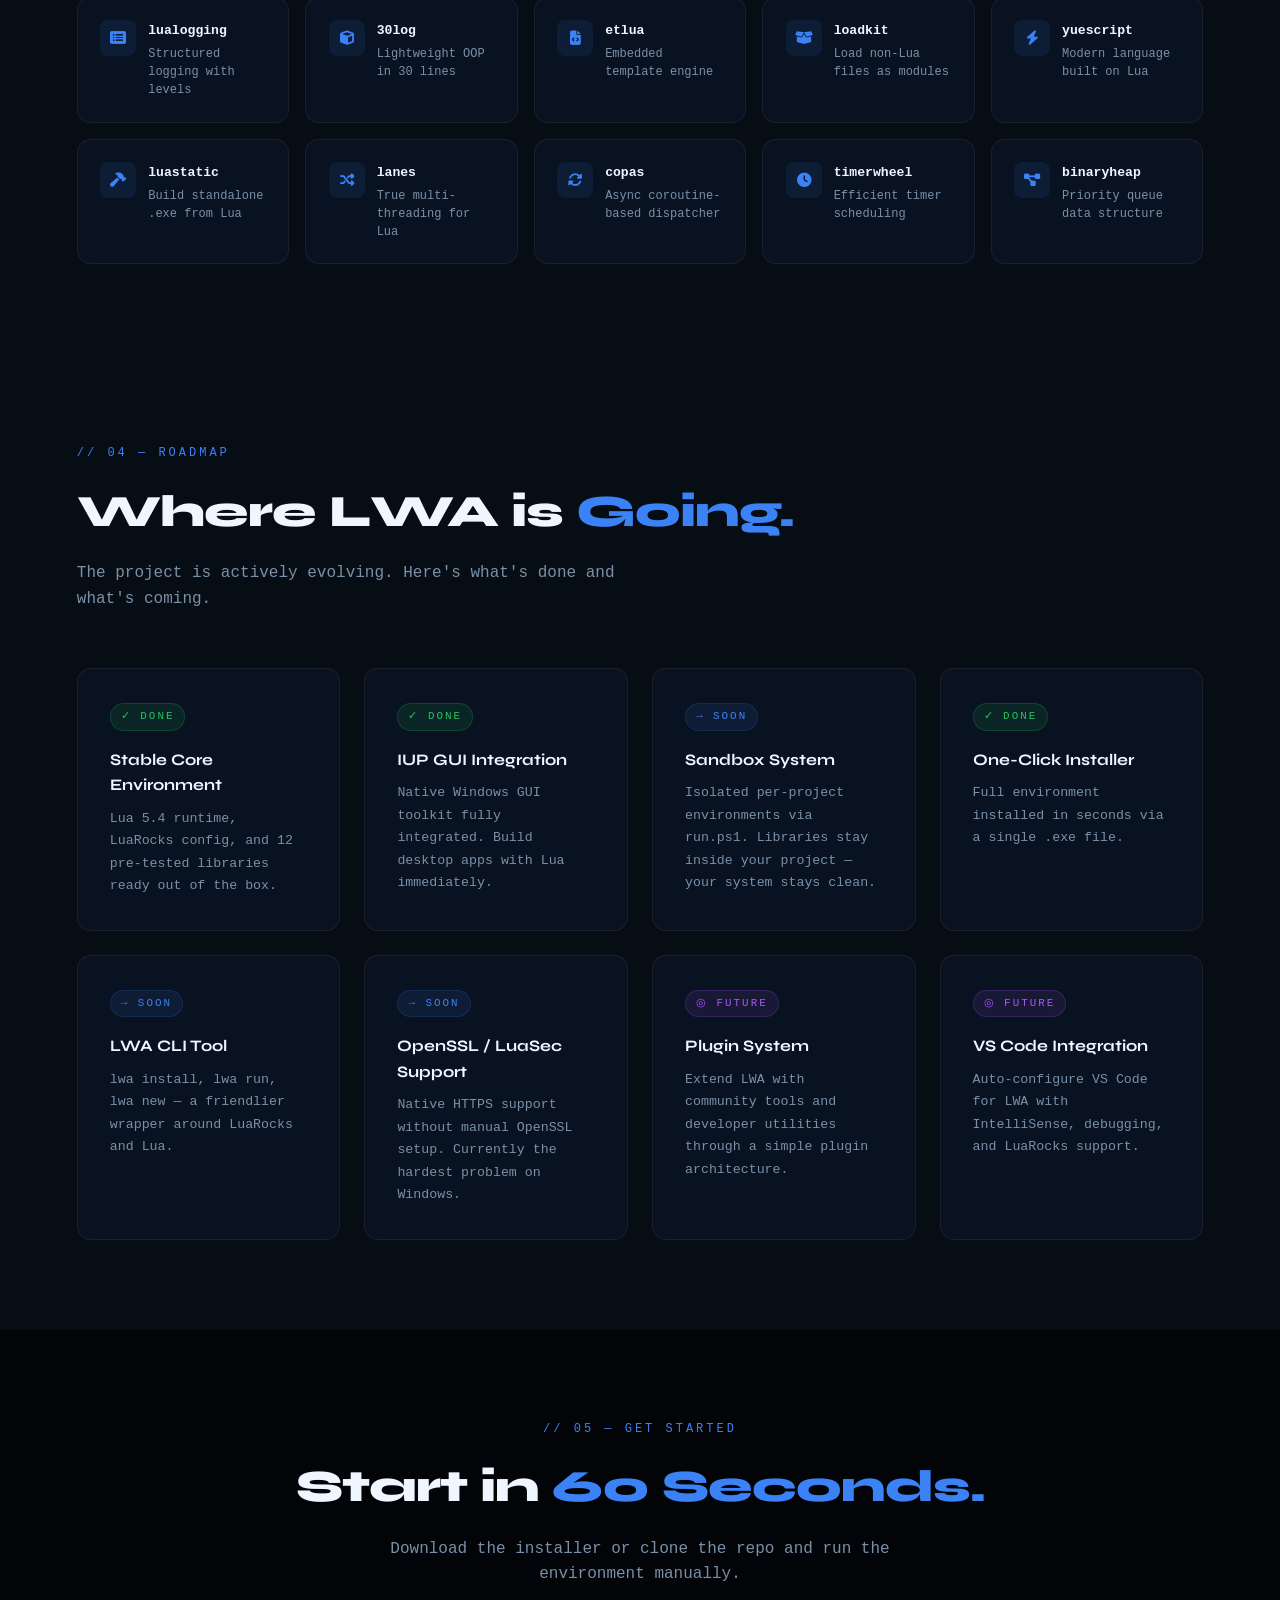
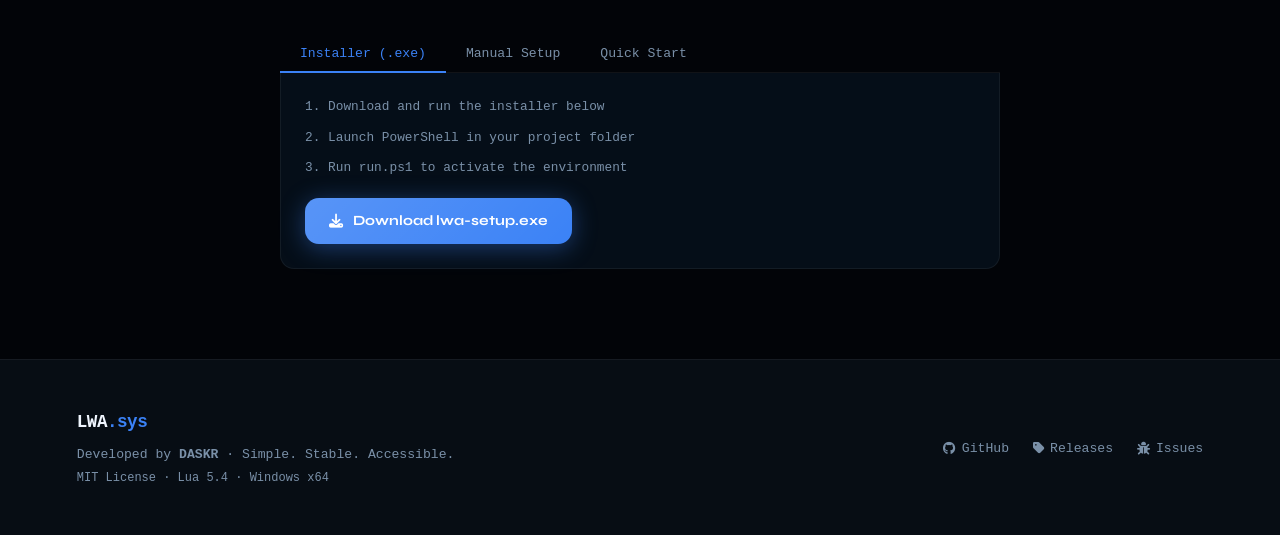
==== commit d6eeae2e: "Implement library filters and update version info Added library filters and updated library count in" ====
--- a/index.html
+++ b/index.html
@@ -821,7 +821,52 @@
       transform: translateY(0);
     }
 
-    /* ── RESPONSIVE ── */
+    /* ── LIB FILTERS ── */
+    .lib-filters {
+      display: flex;
+      gap: 8px;
+      flex-wrap: wrap;
+      margin-bottom: 2rem;
+    }
+
+    .filter-btn {
+      background: var(--card);
+      border: 1px solid var(--border2);
+      color: var(--text2);
+      font-family: var(--mono);
+      font-size: 0.78rem;
+      padding: 7px 16px;
+      border-radius: 50px;
+      cursor: pointer;
+      transition: all var(--transition);
+      display: flex;
+      align-items: center;
+      gap: 6px;
+    }
+
+    .filter-btn:hover {
+      border-color: var(--accent);
+      color: var(--accent);
+    }
+
+    .filter-btn.active {
+      background: var(--accent);
+      border-color: var(--accent);
+      color: white;
+    }
+
+    .filter-count {
+      background: rgba(255,255,255,0.2);
+      padding: 1px 6px;
+      border-radius: 10px;
+      font-size: 0.7rem;
+    }
+
+    .lib-card.hidden {
+      display: none;
+    }
+
+    
     @media (max-width: 900px) {
       .split-grid { grid-template-columns: 1fr; }
       .steps { grid-template-columns: 1fr; }
@@ -894,7 +939,7 @@
   <div class="hero-content">
     <div class="badge">
       <span class="badge-dot"></span>
-      v0.1 Stable Build — MIT Licensed
+      v1.0 Stable Build — MIT Licensed
     </div>
 
     <h1>
@@ -908,7 +953,7 @@
     </p>
 
     <div class="cta-group">
-      <a href="https://github.com/DASKR515/lwa/releases/download/lwa/lwa-setup.exe" class="btn-primary" download>
+      <a href="https://github.com/DASKR515/lwa/releases/download/lua/lwa-setup.exe" class="btn-primary" download>
         <i class="fas fa-download"></i> Download Installer
       </a>
       <a href="https://github.com/DASKR515/lwa" target="_blank" class="btn-ghost">
@@ -917,7 +962,7 @@
     </div>
 
     <div class="stats-bar">
-      <div class="stat-item"><i class="fas fa-box"></i> 12+ Libraries</div>
+      <div class="stat-item"><i class="fas fa-box"></i> 24+ Libraries</div>
       <div class="stat-item"><i class="fas fa-desktop"></i> IUP GUI Ready</div>
       <div class="stat-item"><i class="fas fa-feather"></i> ~15MB</div>
       <div class="stat-item"><i class="fas fa-shield-alt"></i> Isolated Env</div>
@@ -991,12 +1036,23 @@
   <div class="reveal">
     <div class="section-label">// 03 — included libraries</div>
     <h2 class="section-title">Batteries <span style="color:var(--accent)">Included.</span></h2>
-    <p class="section-desc">12 of the most essential Lua libraries, pre-installed and tested on Windows.</p>
-  </div>
-
-  <div class="libs-grid reveal">
-
-    <div class="lib-card featured">
+    <p class="section-desc">24 essential Lua libraries across every category — pre-installed, tested, and ready on Windows.</p>
+  </div>
+
+  <!-- Filter tabs -->
+  <div class="lib-filters reveal">
+    <button class="filter-btn active" onclick="filterLibs('all', this)">All <span class="filter-count">24</span></button>
+    <button class="filter-btn" onclick="filterLibs('gui', this)">GUI</button>
+    <button class="filter-btn" onclick="filterLibs('network', this)">Network</button>
+    <button class="filter-btn" onclick="filterLibs('data', this)">Data</button>
+    <button class="filter-btn" onclick="filterLibs('tools', this)">Dev Tools</button>
+    <button class="filter-btn" onclick="filterLibs('async', this)">Async</button>
+  </div>
+
+  <div class="libs-grid reveal" id="libs-grid">
+
+    <!-- GUI -->
+    <div class="lib-card featured" data-cat="gui">
       <div class="lib-icon"><i class="fas fa-window-maximize"></i></div>
       <div class="lib-info">
         <h5>IUP — GUI Toolkit</h5>
@@ -1004,7 +1060,25 @@
       </div>
     </div>
 
-    <div class="lib-card">
+    <!-- Network -->
+    <div class="lib-card" data-cat="network">
+      <div class="lib-icon"><i class="fas fa-network-wired"></i></div>
+      <div class="lib-info">
+        <h5>luasocket</h5>
+        <p>TCP/UDP networking primitives</p>
+      </div>
+    </div>
+
+    <div class="lib-card" data-cat="network">
+      <div class="lib-icon"><i class="fas fa-globe"></i></div>
+      <div class="lib-info">
+        <h5>lua-resty-http</h5>
+        <p>HTTP/HTTPS client requests</p>
+      </div>
+    </div>
+
+    <!-- Data -->
+    <div class="lib-card" data-cat="data">
       <div class="lib-icon"><i class="fas fa-code"></i></div>
       <div class="lib-info">
         <h5>lua-cjson</h5>
@@ -1012,7 +1086,15 @@
       </div>
     </div>
 
-    <div class="lib-card">
+    <div class="lib-card" data-cat="data">
+      <div class="lib-icon"><i class="fas fa-file-alt"></i></div>
+      <div class="lib-info">
+        <h5>xml2lua</h5>
+        <p>XML parsing & processing</p>
+      </div>
+    </div>
+
+    <div class="lib-card" data-cat="data">
       <div class="lib-icon"><i class="fas fa-folder-open"></i></div>
       <div class="lib-info">
         <h5>luafilesystem</h5>
@@ -1020,23 +1102,40 @@
       </div>
     </div>
 
-    <div class="lib-card">
-      <div class="lib-icon"><i class="fas fa-network-wired"></i></div>
-      <div class="lib-info">
-        <h5>luasocket</h5>
-        <p>TCP/UDP networking primitives</p>
-      </div>
-    </div>
-
-    <div class="lib-card">
-      <div class="lib-icon"><i class="fas fa-globe"></i></div>
-      <div class="lib-info">
-        <h5>lua-resty-http</h5>
-        <p>HTTP/HTTPS client requests</p>
-      </div>
-    </div>
-
-    <div class="lib-card">
+    <div class="lib-card" data-cat="data">
+      <div class="lib-icon"><i class="fas fa-search"></i></div>
+      <div class="lib-info">
+        <h5>lpeg</h5>
+        <p>Powerful pattern matching</p>
+      </div>
+    </div>
+
+    <div class="lib-card" data-cat="data">
+      <div class="lib-icon"><i class="fas fa-calendar"></i></div>
+      <div class="lib-info">
+        <h5>date</h5>
+        <p>Date & time manipulation</p>
+      </div>
+    </div>
+
+    <div class="lib-card" data-cat="data">
+      <div class="lib-icon"><i class="fas fa-lock"></i></div>
+      <div class="lib-info">
+        <h5>md5</h5>
+        <p>MD5 hashing & checksums</p>
+      </div>
+    </div>
+
+    <div class="lib-card" data-cat="data">
+      <div class="lib-icon"><i class="fas fa-table"></i></div>
+      <div class="lib-info">
+        <h5>penlight</h5>
+        <p>Utilities for strings, paths & tables</p>
+      </div>
+    </div>
+
+    <!-- Dev Tools -->
+    <div class="lib-card" data-cat="tools">
       <div class="lib-icon"><i class="fas fa-terminal"></i></div>
       <div class="lib-info">
         <h5>argparse</h5>
@@ -1044,7 +1143,7 @@
       </div>
     </div>
 
-    <div class="lib-card">
+    <div class="lib-card" data-cat="tools">
       <div class="lib-icon"><i class="fas fa-palette"></i></div>
       <div class="lib-info">
         <h5>ansicolors</h5>
@@ -1052,15 +1151,39 @@
       </div>
     </div>
 
-    <div class="lib-card">
-      <div class="lib-icon"><i class="fas fa-calendar"></i></div>
-      <div class="lib-info">
-        <h5>date</h5>
-        <p>Date & time manipulation</p>
-      </div>
-    </div>
-
-    <div class="lib-card">
+    <div class="lib-card" data-cat="tools">
+      <div class="lib-icon"><i class="fas fa-bug"></i></div>
+      <div class="lib-info">
+        <h5>inspect</h5>
+        <p>Human-readable variable inspection</p>
+      </div>
+    </div>
+
+    <div class="lib-card" data-cat="tools">
+      <div class="lib-icon"><i class="fas fa-vial"></i></div>
+      <div class="lib-info">
+        <h5>luaunit</h5>
+        <p>Unit testing framework</p>
+      </div>
+    </div>
+
+    <div class="lib-card" data-cat="tools">
+      <div class="lib-icon"><i class="fas fa-list-alt"></i></div>
+      <div class="lib-info">
+        <h5>lualogging</h5>
+        <p>Structured logging with levels</p>
+      </div>
+    </div>
+
+    <div class="lib-card" data-cat="tools">
+      <div class="lib-icon"><i class="fas fa-cube"></i></div>
+      <div class="lib-info">
+        <h5>30log</h5>
+        <p>Lightweight OOP in 30 lines</p>
+      </div>
+    </div>
+
+    <div class="lib-card" data-cat="tools">
       <div class="lib-icon"><i class="fas fa-file-code"></i></div>
       <div class="lib-info">
         <h5>etlua</h5>
@@ -1068,27 +1191,60 @@
       </div>
     </div>
 
-    <div class="lib-card">
-      <div class="lib-icon"><i class="fas fa-search"></i></div>
-      <div class="lib-info">
-        <h5>lpeg</h5>
-        <p>Powerful pattern matching</p>
-      </div>
-    </div>
-
-    <div class="lib-card">
-      <div class="lib-icon"><i class="fas fa-file-alt"></i></div>
-      <div class="lib-info">
-        <h5>xml2lua</h5>
-        <p>XML parsing & processing</p>
-      </div>
-    </div>
-
-    <div class="lib-card">
+    <div class="lib-card" data-cat="tools">
+      <div class="lib-icon"><i class="fas fa-box-open"></i></div>
+      <div class="lib-info">
+        <h5>loadkit</h5>
+        <p>Load non-Lua files as modules</p>
+      </div>
+    </div>
+
+    <div class="lib-card" data-cat="tools">
       <div class="lib-icon"><i class="fas fa-bolt"></i></div>
       <div class="lib-info">
         <h5>yuescript</h5>
         <p>Modern language built on Lua</p>
+      </div>
+    </div>
+
+    <div class="lib-card" data-cat="tools">
+      <div class="lib-icon"><i class="fas fa-hammer"></i></div>
+      <div class="lib-info">
+        <h5>luastatic</h5>
+        <p>Build standalone .exe from Lua</p>
+      </div>
+    </div>
+
+    <!-- Async -->
+    <div class="lib-card" data-cat="async">
+      <div class="lib-icon"><i class="fas fa-random"></i></div>
+      <div class="lib-info">
+        <h5>lanes</h5>
+        <p>True multi-threading for Lua</p>
+      </div>
+    </div>
+
+    <div class="lib-card" data-cat="async">
+      <div class="lib-icon"><i class="fas fa-sync-alt"></i></div>
+      <div class="lib-info">
+        <h5>copas</h5>
+        <p>Async coroutine-based dispatcher</p>
+      </div>
+    </div>
+
+    <div class="lib-card" data-cat="async">
+      <div class="lib-icon"><i class="fas fa-clock"></i></div>
+      <div class="lib-info">
+        <h5>timerwheel</h5>
+        <p>Efficient timer scheduling</p>
+      </div>
+    </div>
+
+    <div class="lib-card" data-cat="async">
+      <div class="lib-icon"><i class="fas fa-project-diagram"></i></div>
+      <div class="lib-info">
+        <h5>binaryheap</h5>
+        <p>Priority queue data structure</p>
       </div>
     </div>
 
@@ -1173,7 +1329,7 @@
         <span style="color:var(--text2); font-size:0.8rem;">3. Run run.ps1 to activate the environment</span>
       </div>
       <div style="margin-top:1.2rem;">
-        <a href="https://github.com/DASKR515/lwa/releases/download/lwa/lwa-setup.exe" class="btn-primary" download style="font-size:0.88rem; padding:12px 24px;">
+        <a href="https://github.com/DASKR515/lwa/releases/download/lua/lwa-setup.exe" class="btn-primary" download style="font-size:0.88rem; padding:12px 24px;">
           <i class="fas fa-download"></i> Download lwa-setup.exe
         </a>
       </div>
@@ -1276,7 +1432,20 @@
     });
   }
 
-  /* ── SCROLL REVEAL ── */
+  /* ── LIB FILTER ── */
+  function filterLibs(cat, btn) {
+    document.querySelectorAll('.filter-btn').forEach(b => b.classList.remove('active'));
+    btn.classList.add('active');
+    document.querySelectorAll('#libs-grid .lib-card').forEach(card => {
+      if (cat === 'all' || card.dataset.cat === cat) {
+        card.classList.remove('hidden');
+      } else {
+        card.classList.add('hidden');
+      }
+    });
+  }
+
+  
   const observer = new IntersectionObserver((entries) => {
     entries.forEach((entry, i) => {
       if (entry.isIntersecting) {
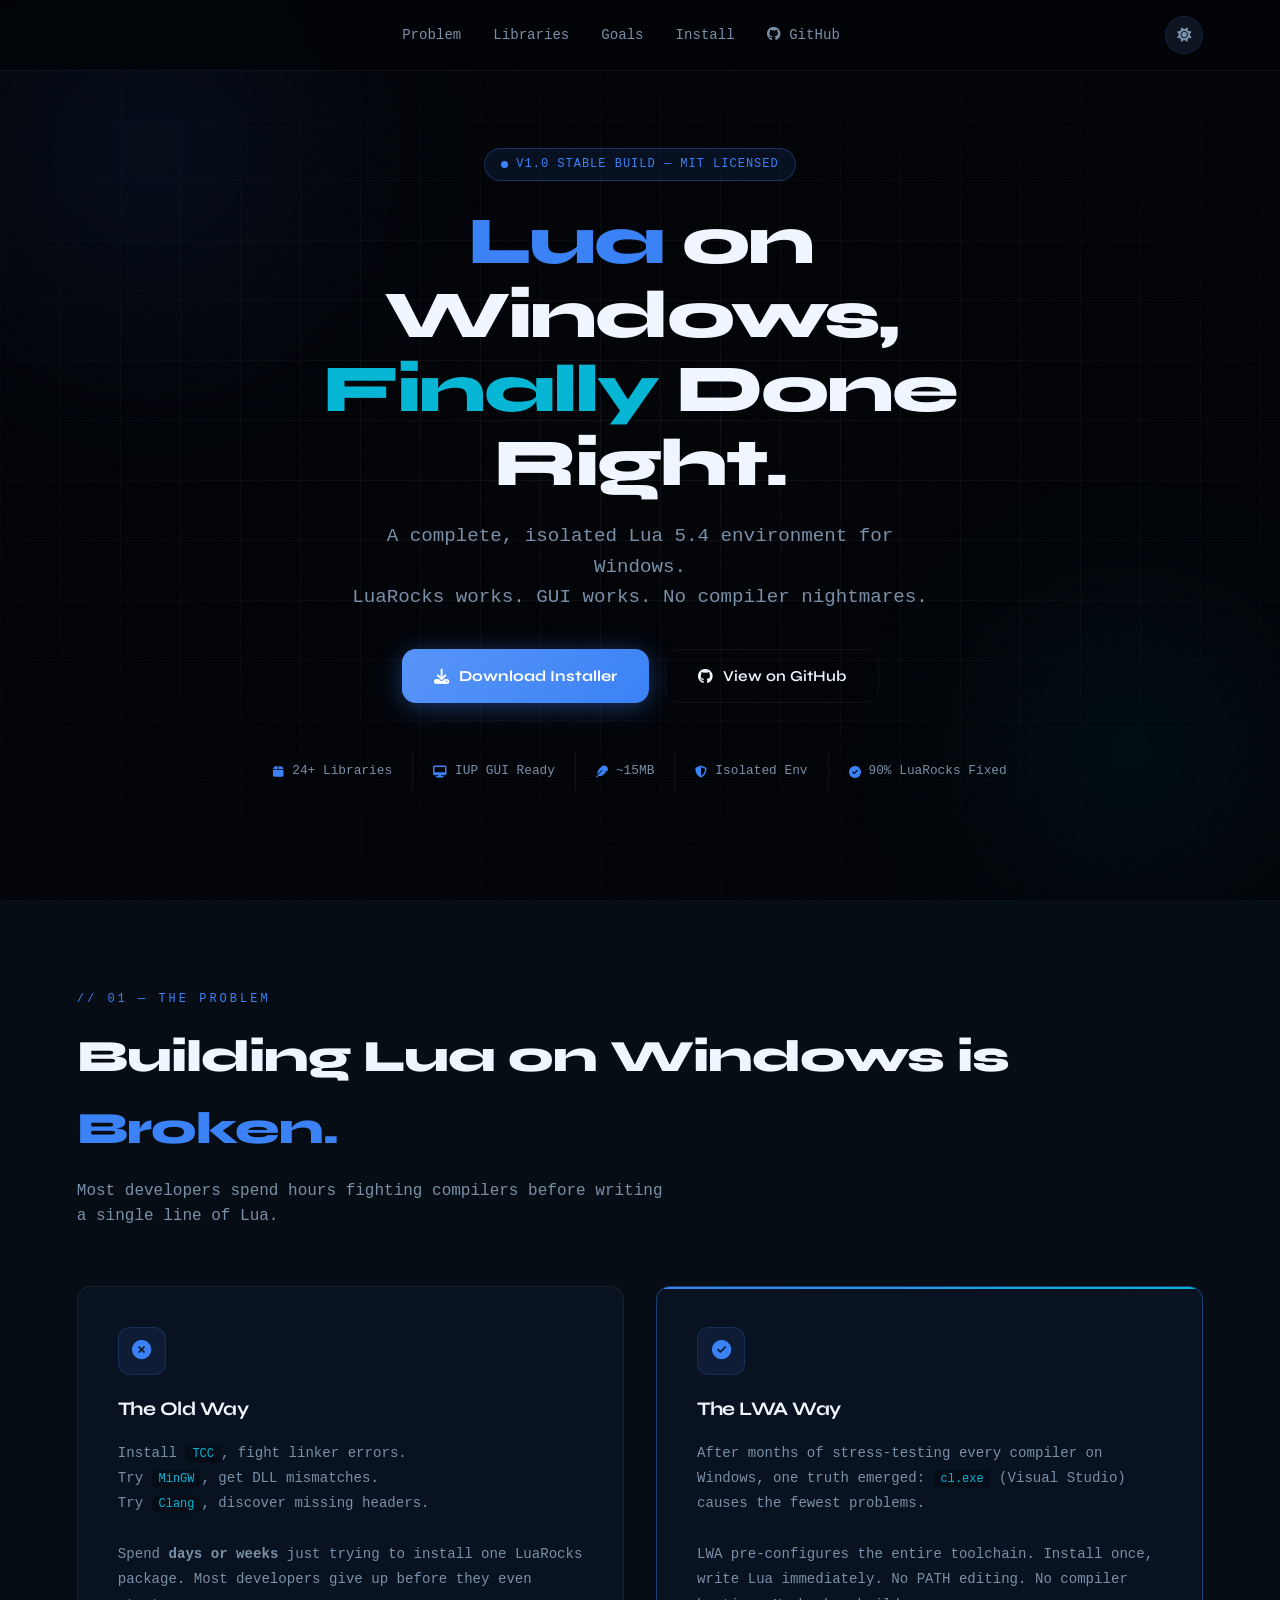
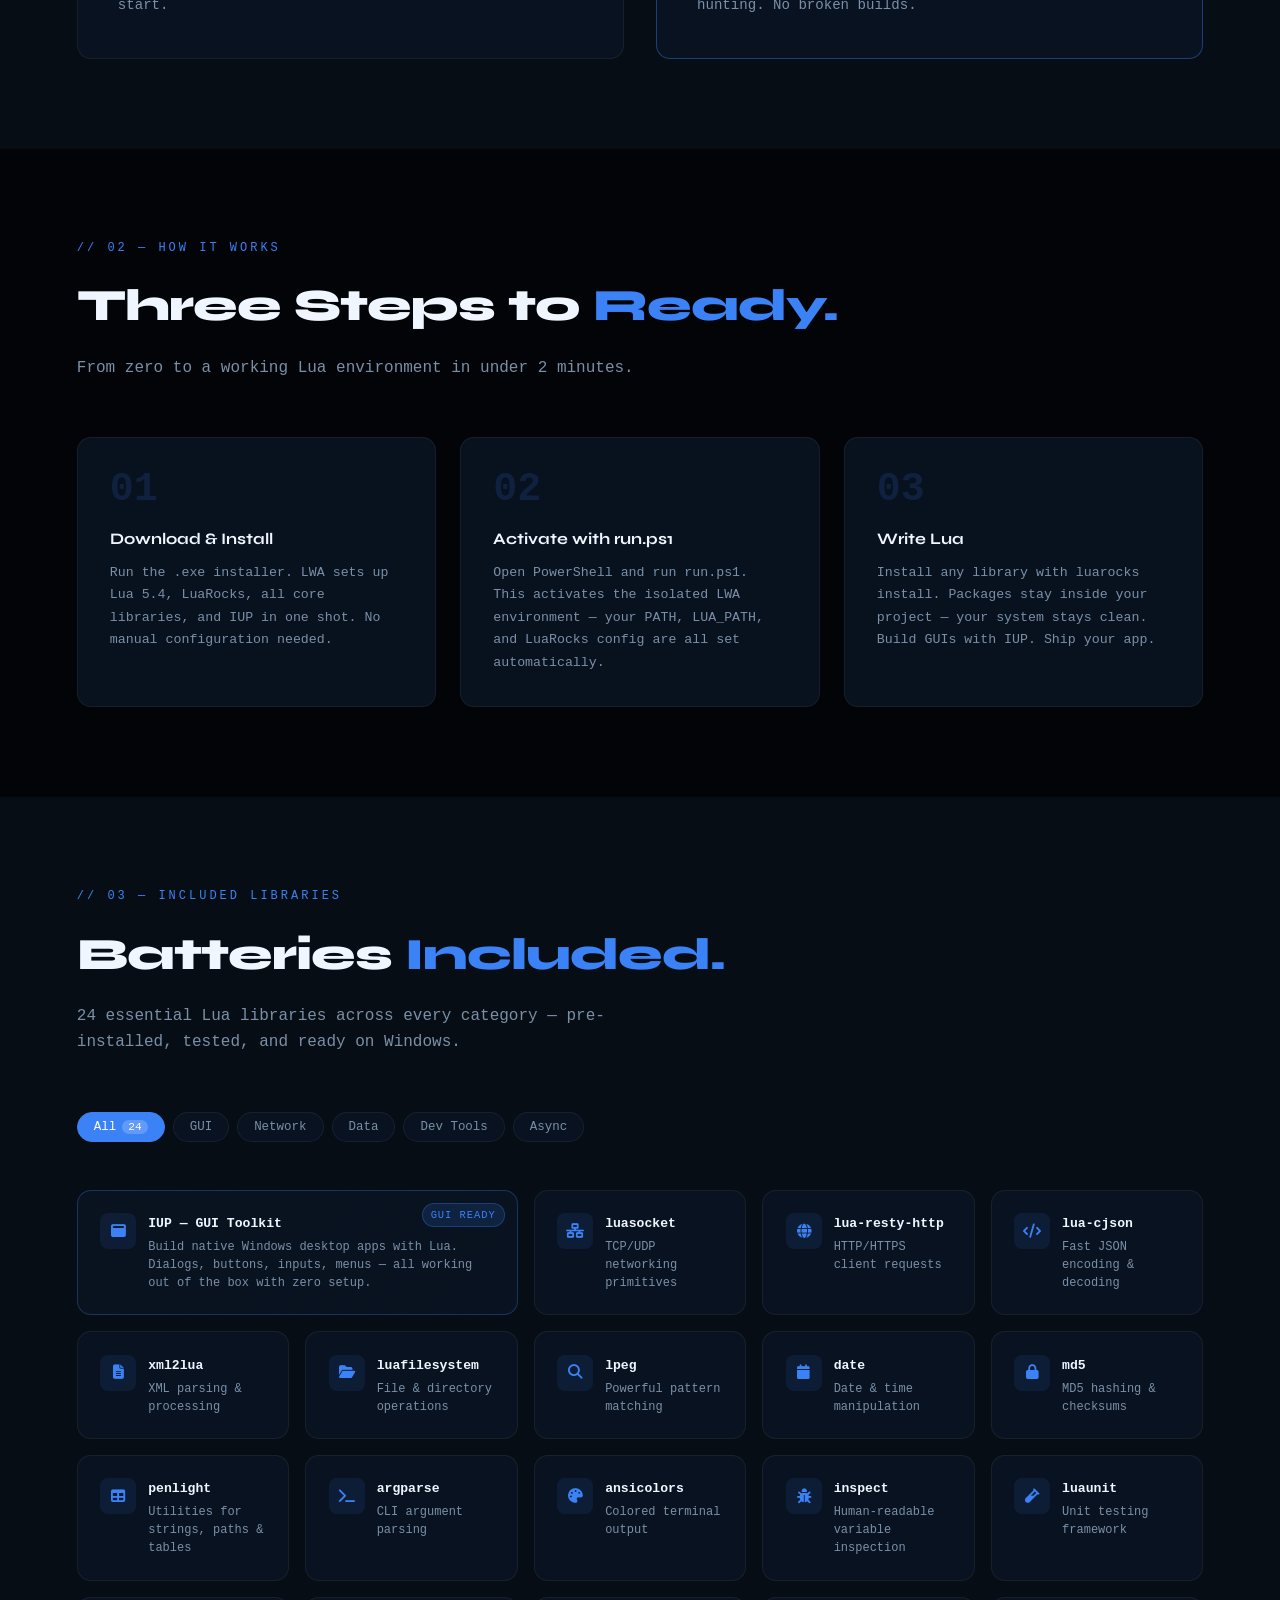
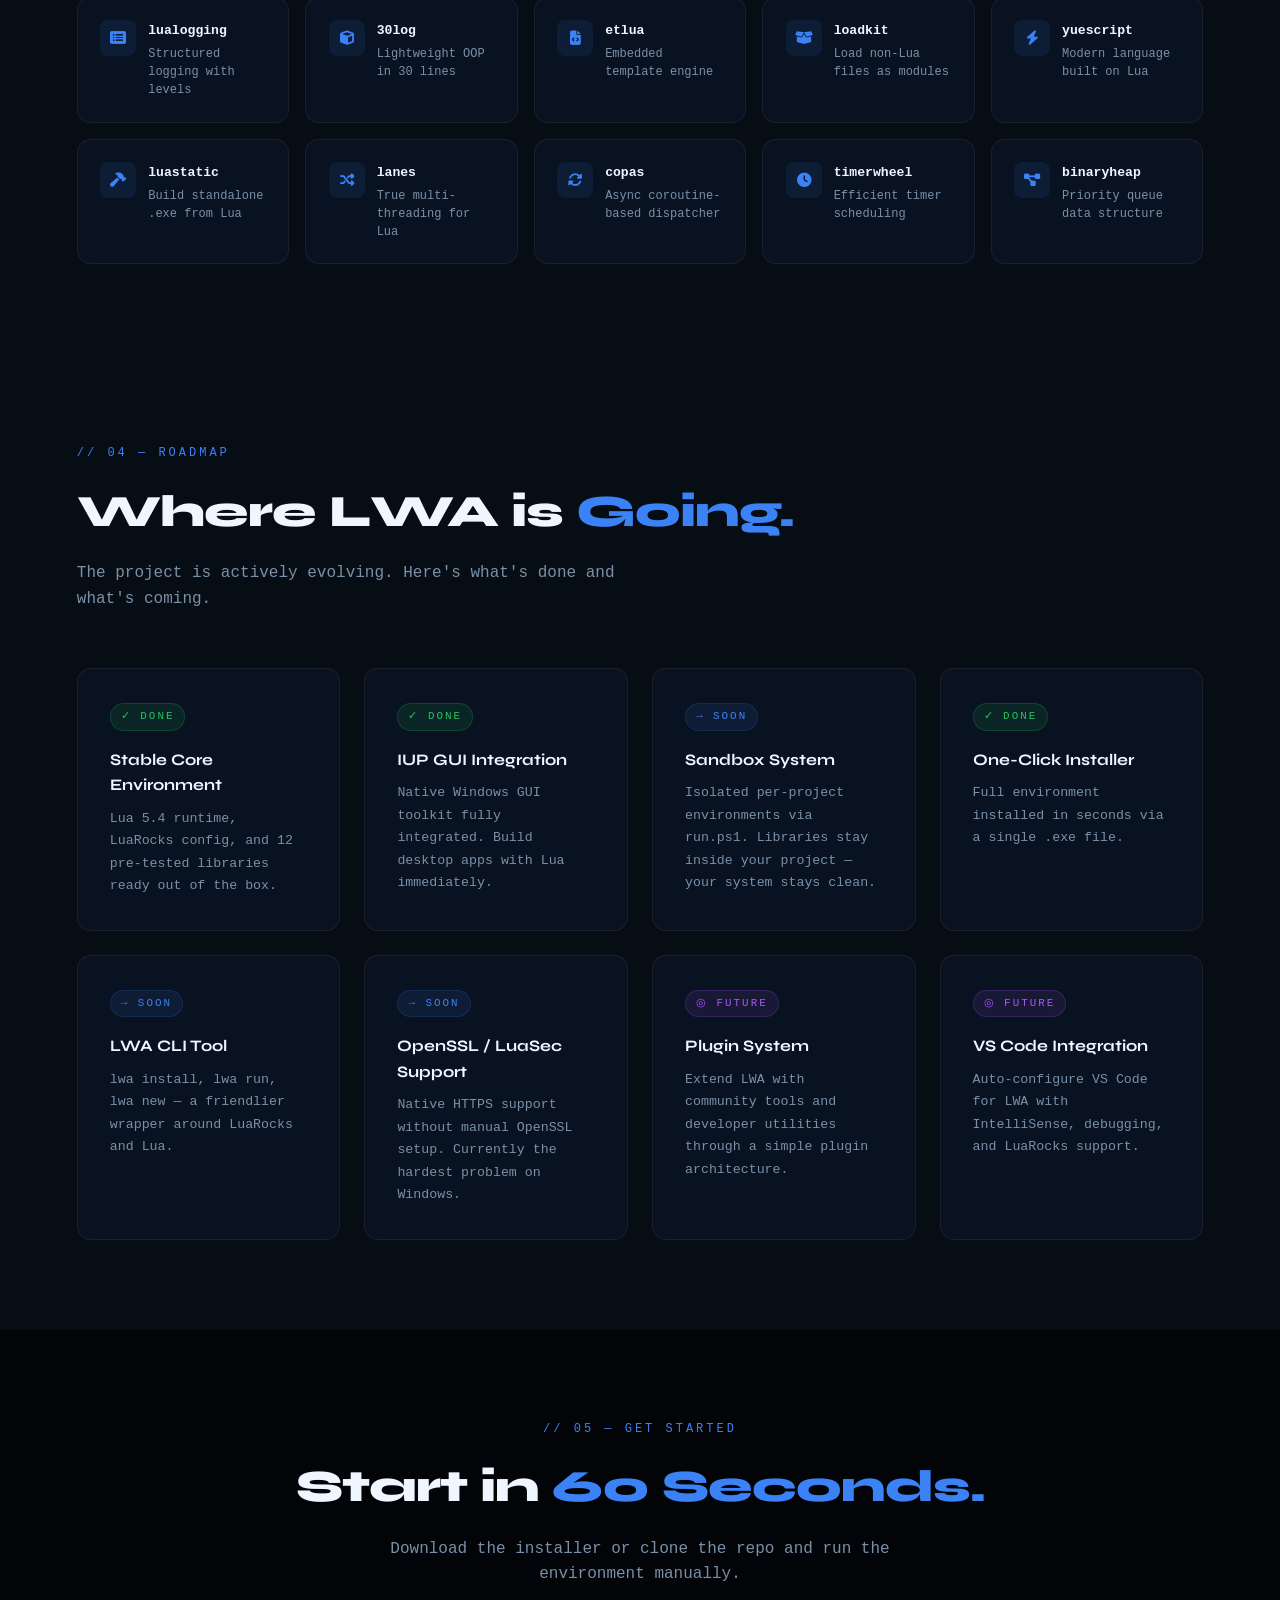
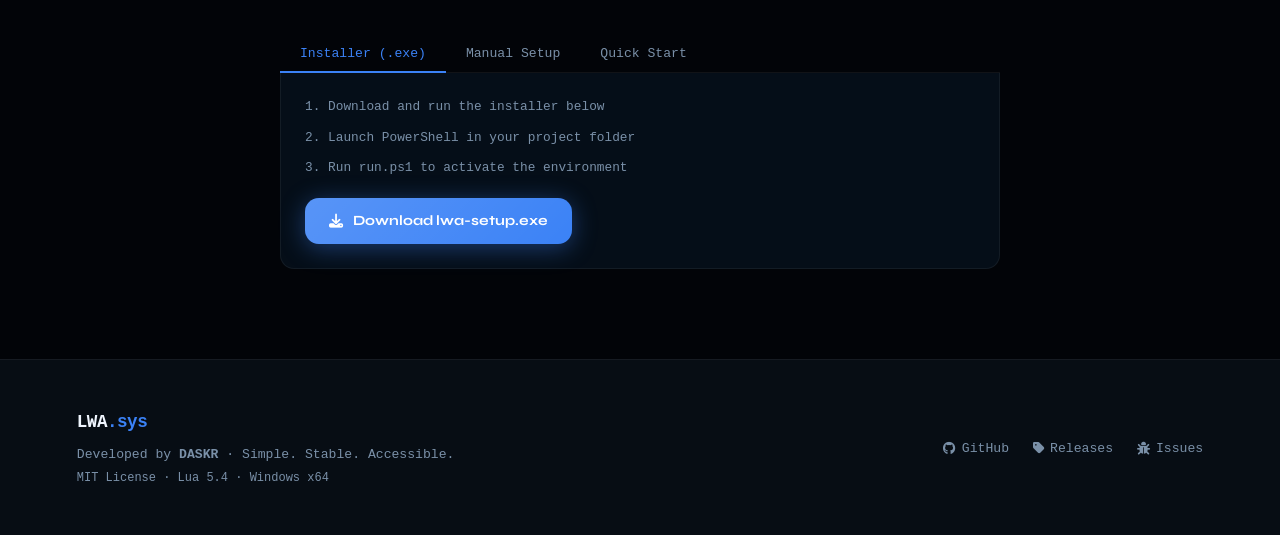
==== commit bf653a8f: "Fix logo text in navigation bar" ====
--- a/index.html
+++ b/index.html
@@ -900,7 +900,7 @@
 <nav>
   <a href="#" class="nav-logo">
     <img src="https://raw.githubusercontent.com/DASKR515/lwa/main/asset/lwa.png" alt="LWA" onerror="this.style.display='none'" />
-    <span class="nav-logo-text">LWA<span>.sys</span></span>
+    <span class="nav-logo-text"><span></span></span>
   </a>
 
   <div class="nav-links">
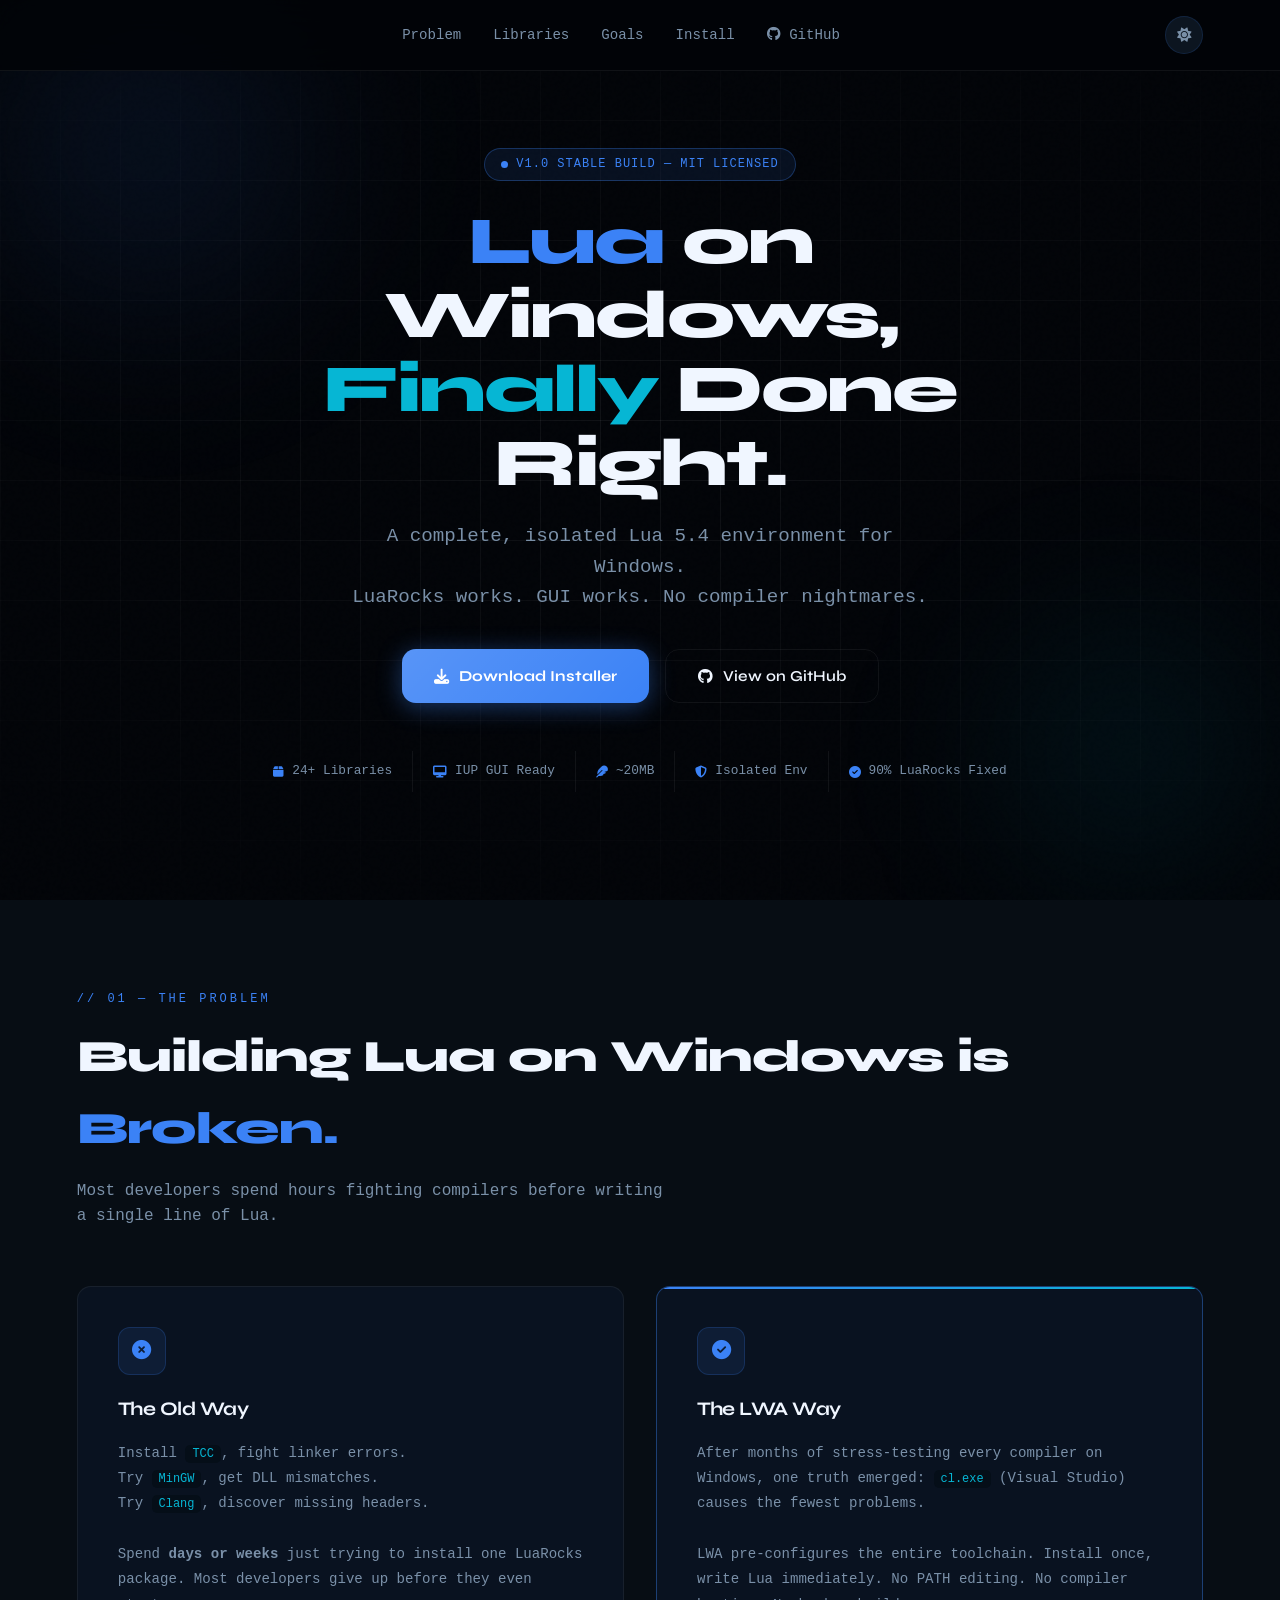
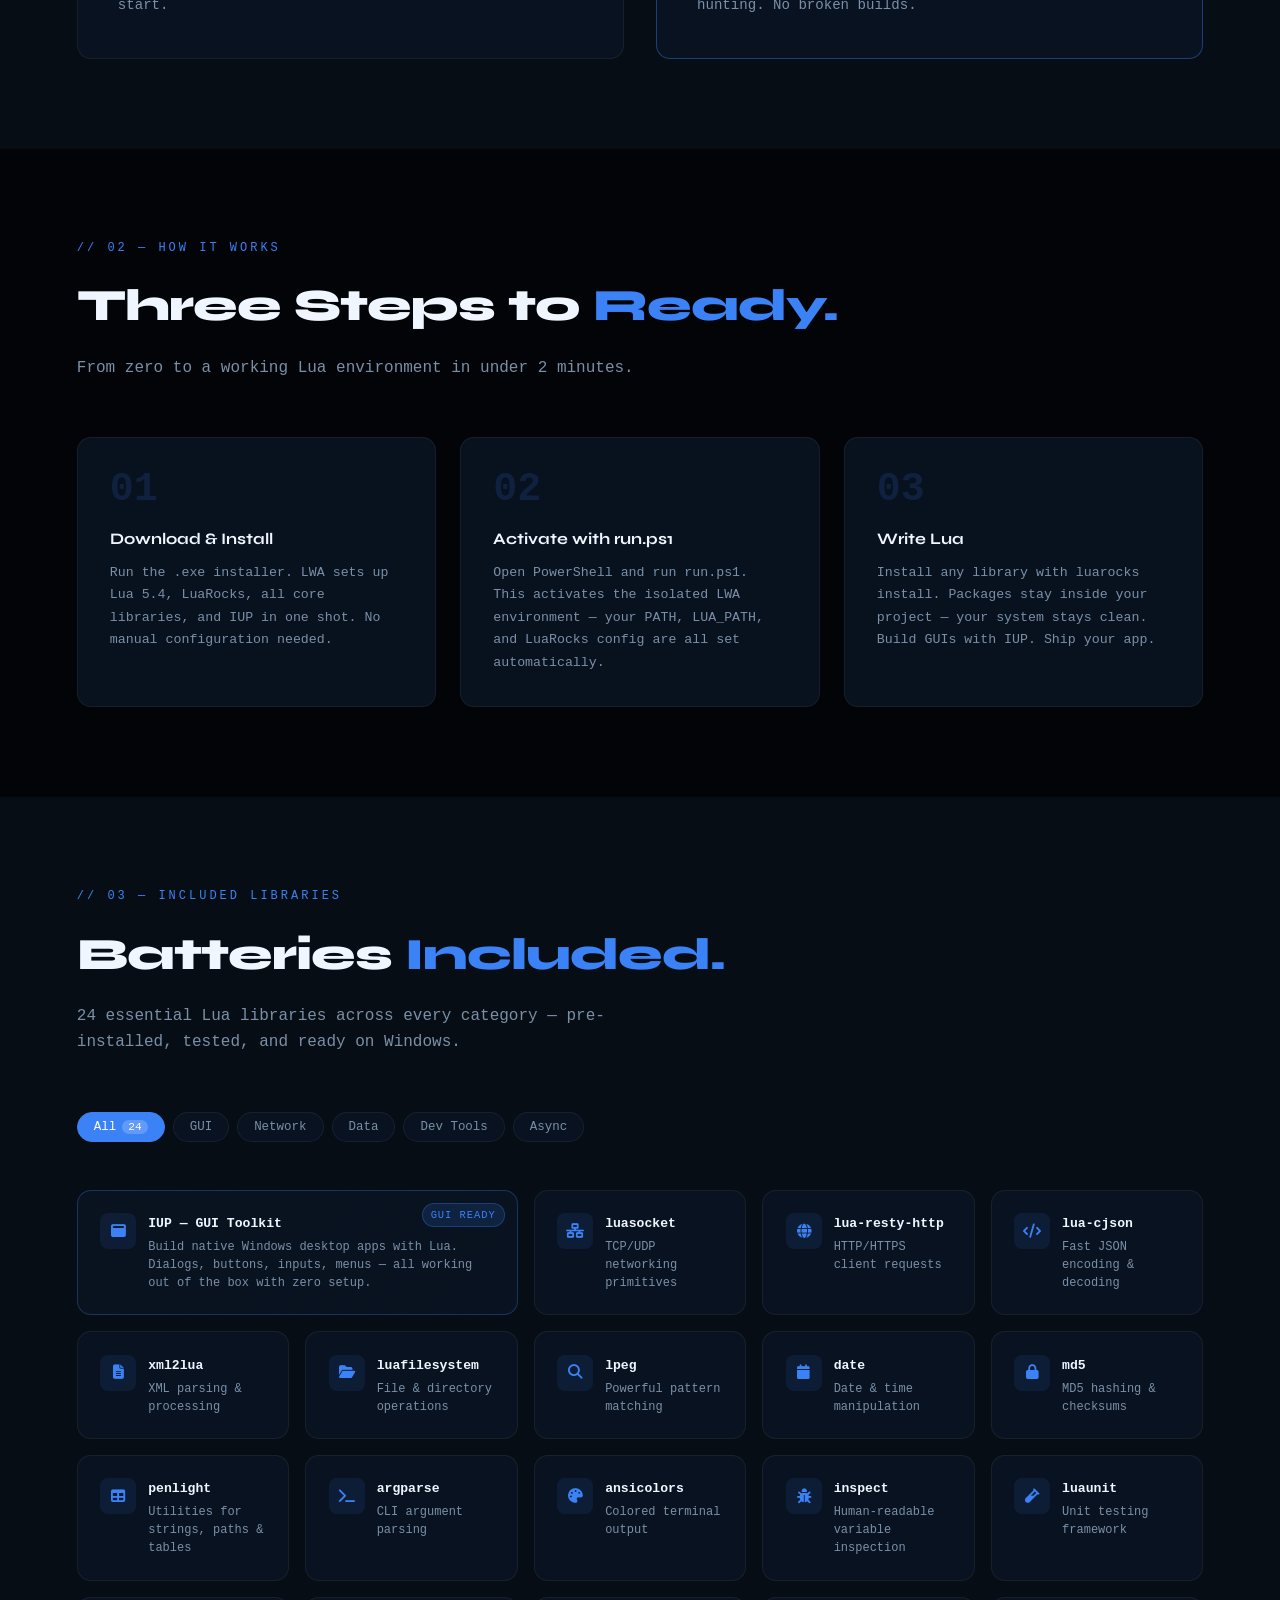
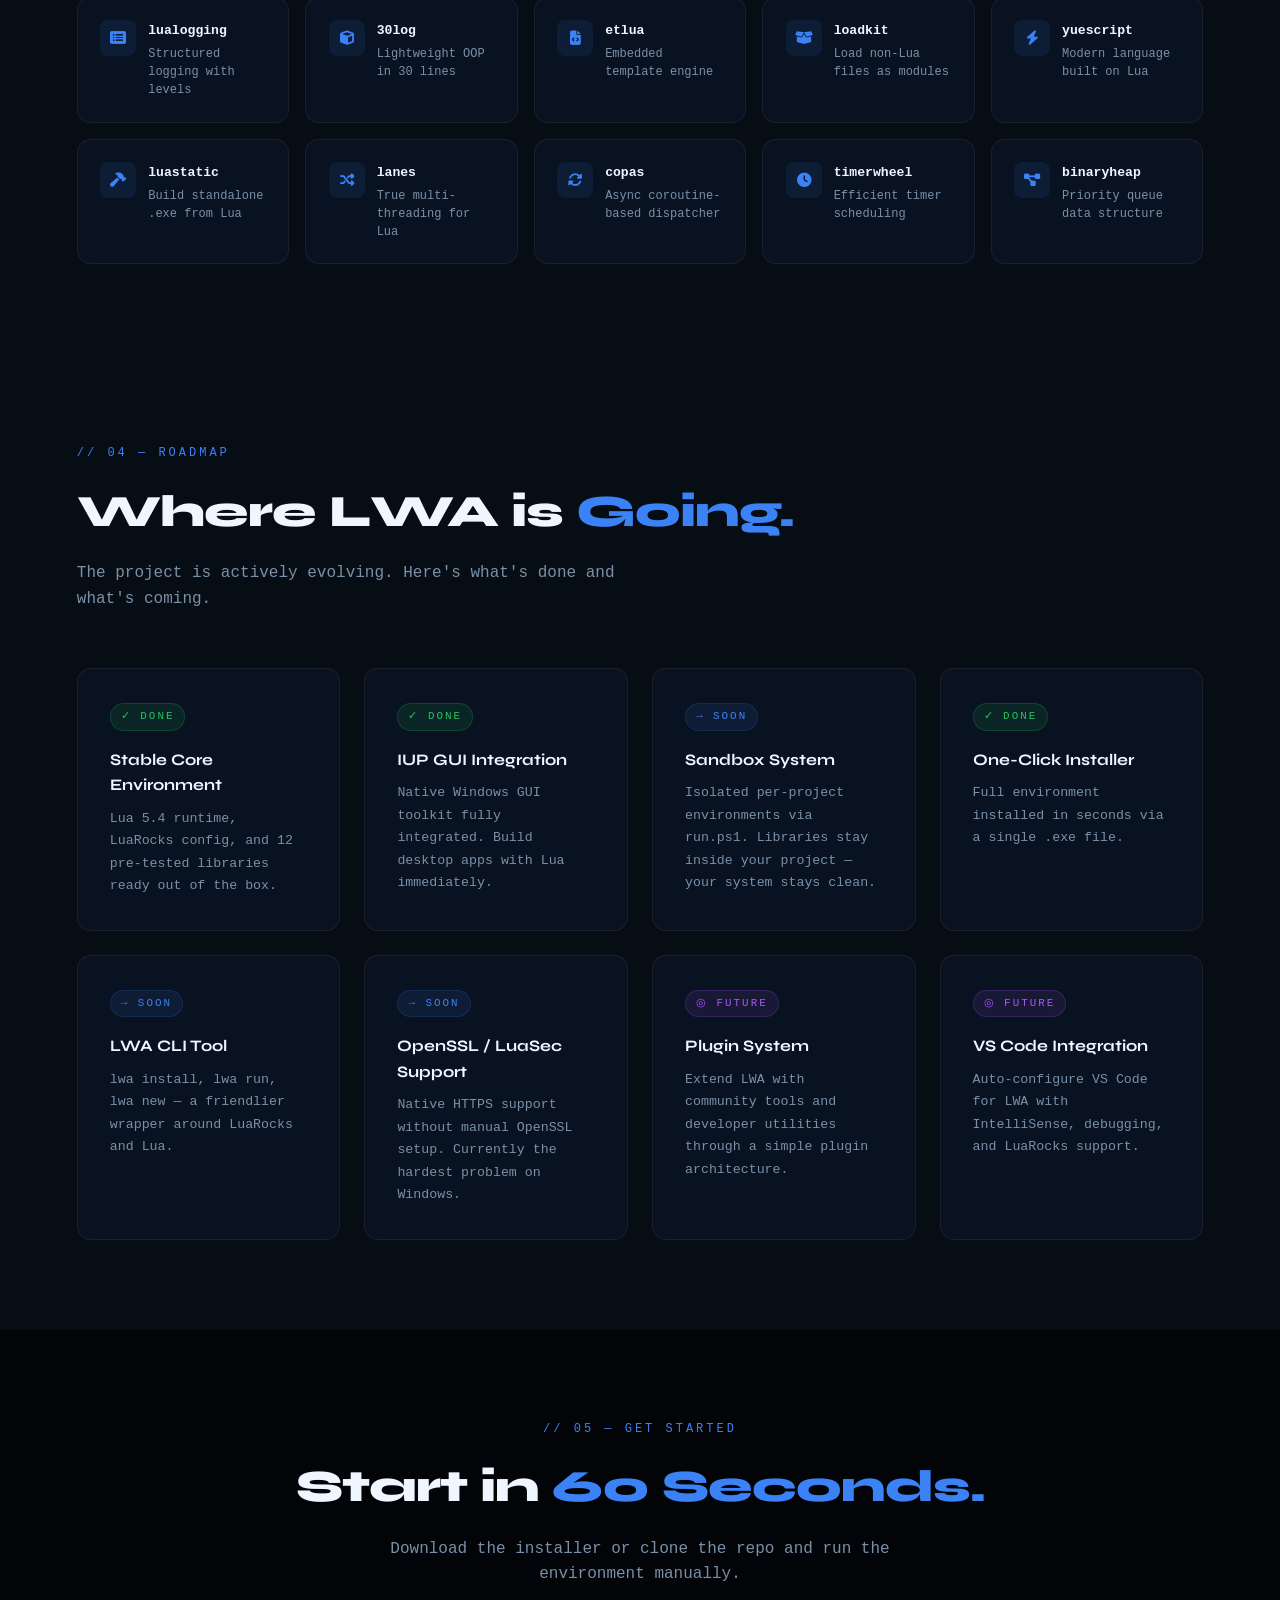
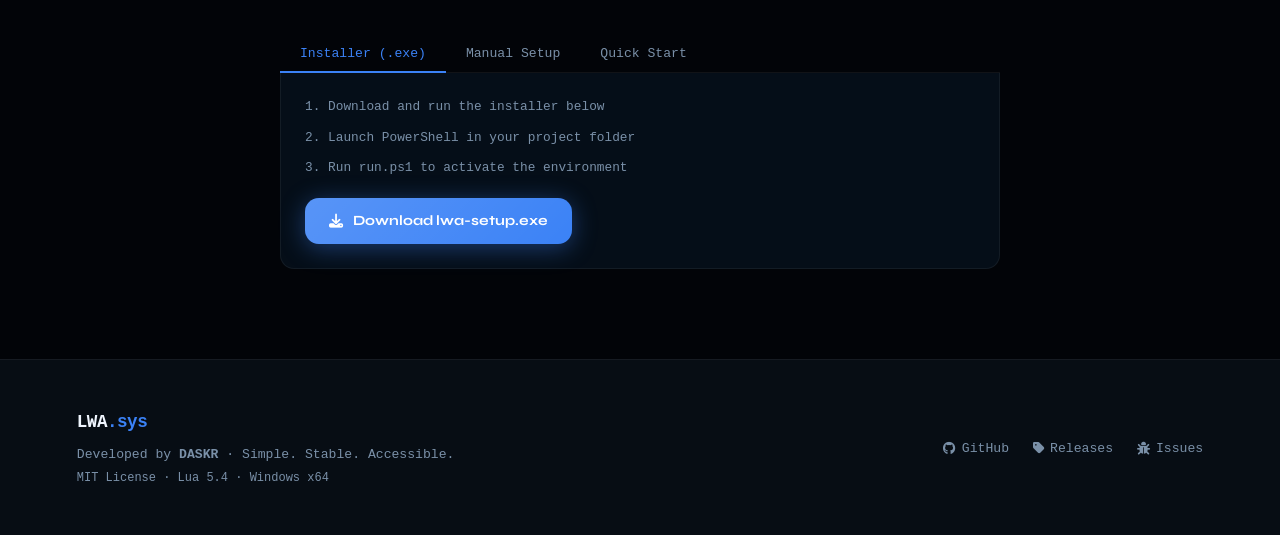
==== commit b07528bf: "Update index.html" ====
--- a/index.html
+++ b/index.html
@@ -964,7 +964,7 @@
     <div class="stats-bar">
       <div class="stat-item"><i class="fas fa-box"></i> 24+ Libraries</div>
       <div class="stat-item"><i class="fas fa-desktop"></i> IUP GUI Ready</div>
-      <div class="stat-item"><i class="fas fa-feather"></i> ~15MB</div>
+      <div class="stat-item"><i class="fas fa-feather"></i> ~20MB</div>
       <div class="stat-item"><i class="fas fa-shield-alt"></i> Isolated Env</div>
       <div class="stat-item"><i class="fas fa-check-circle"></i> 90% LuaRocks Fixed</div>
     </div>
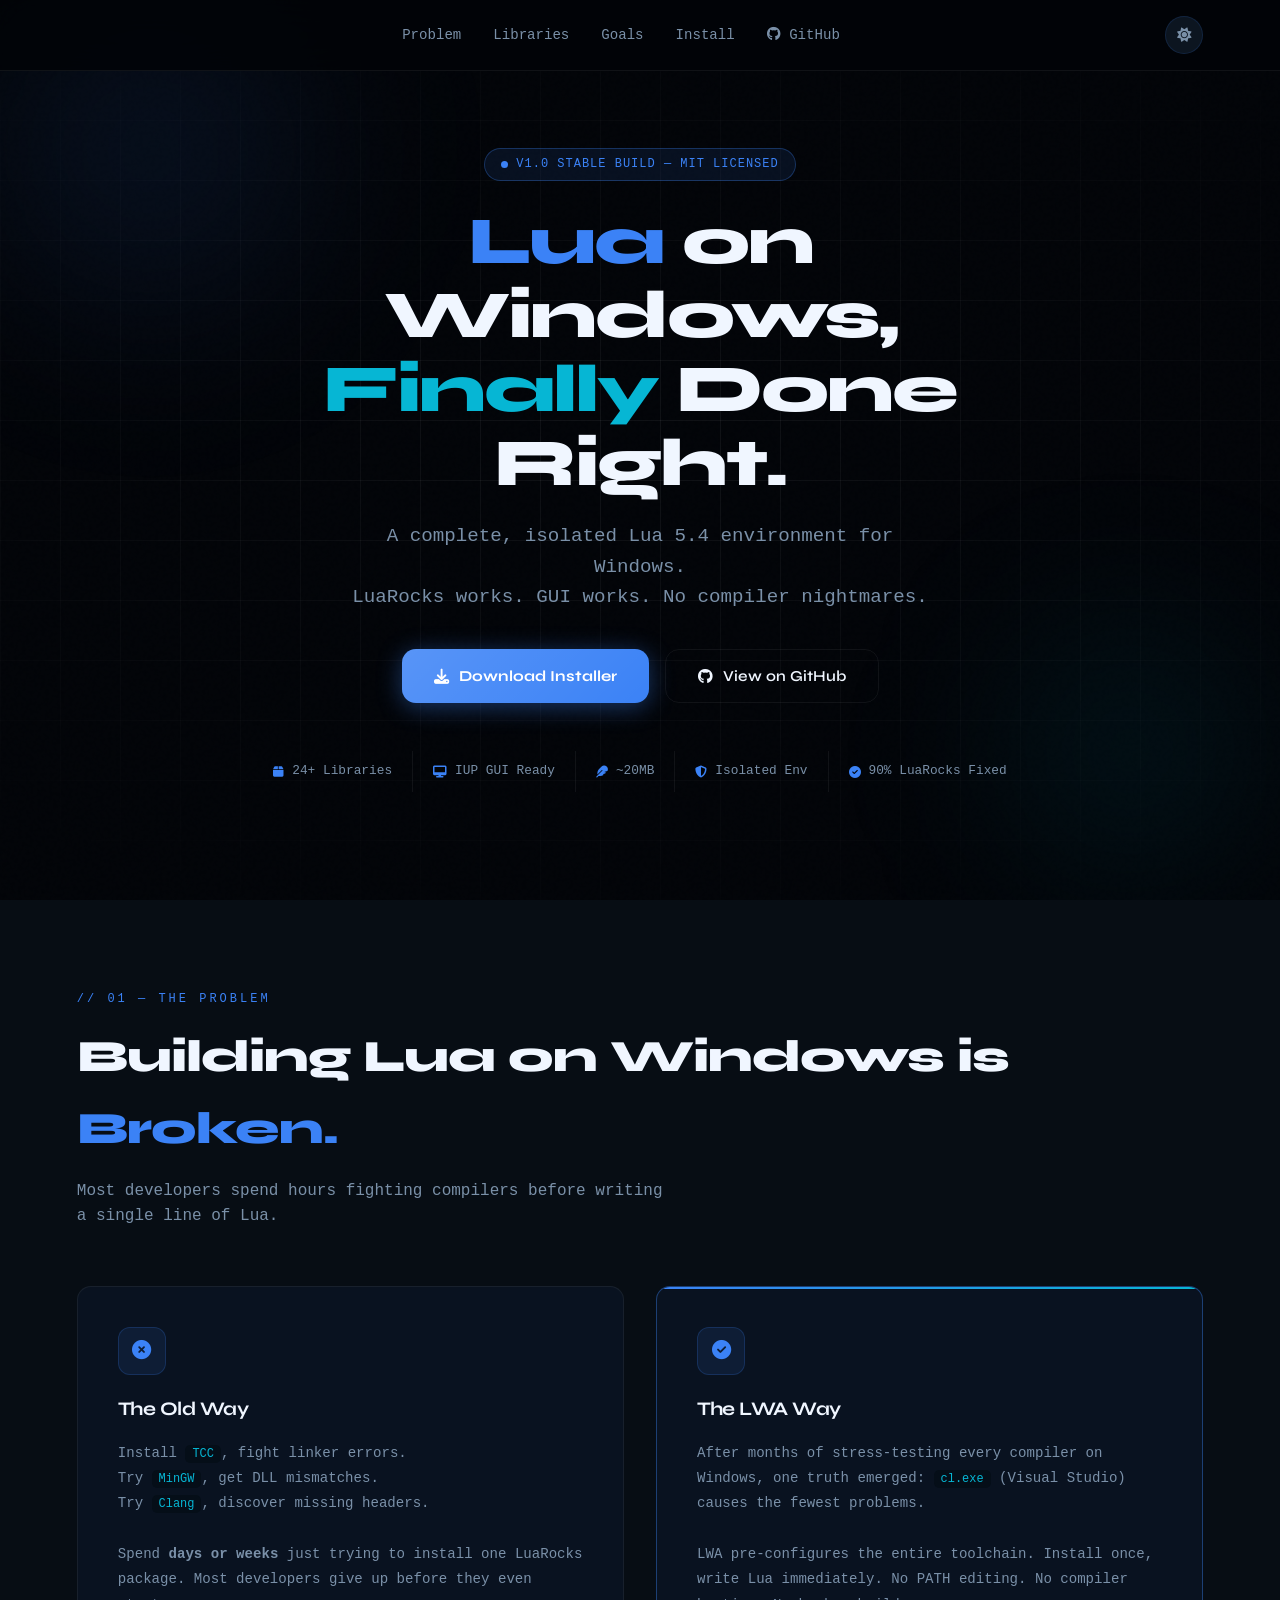
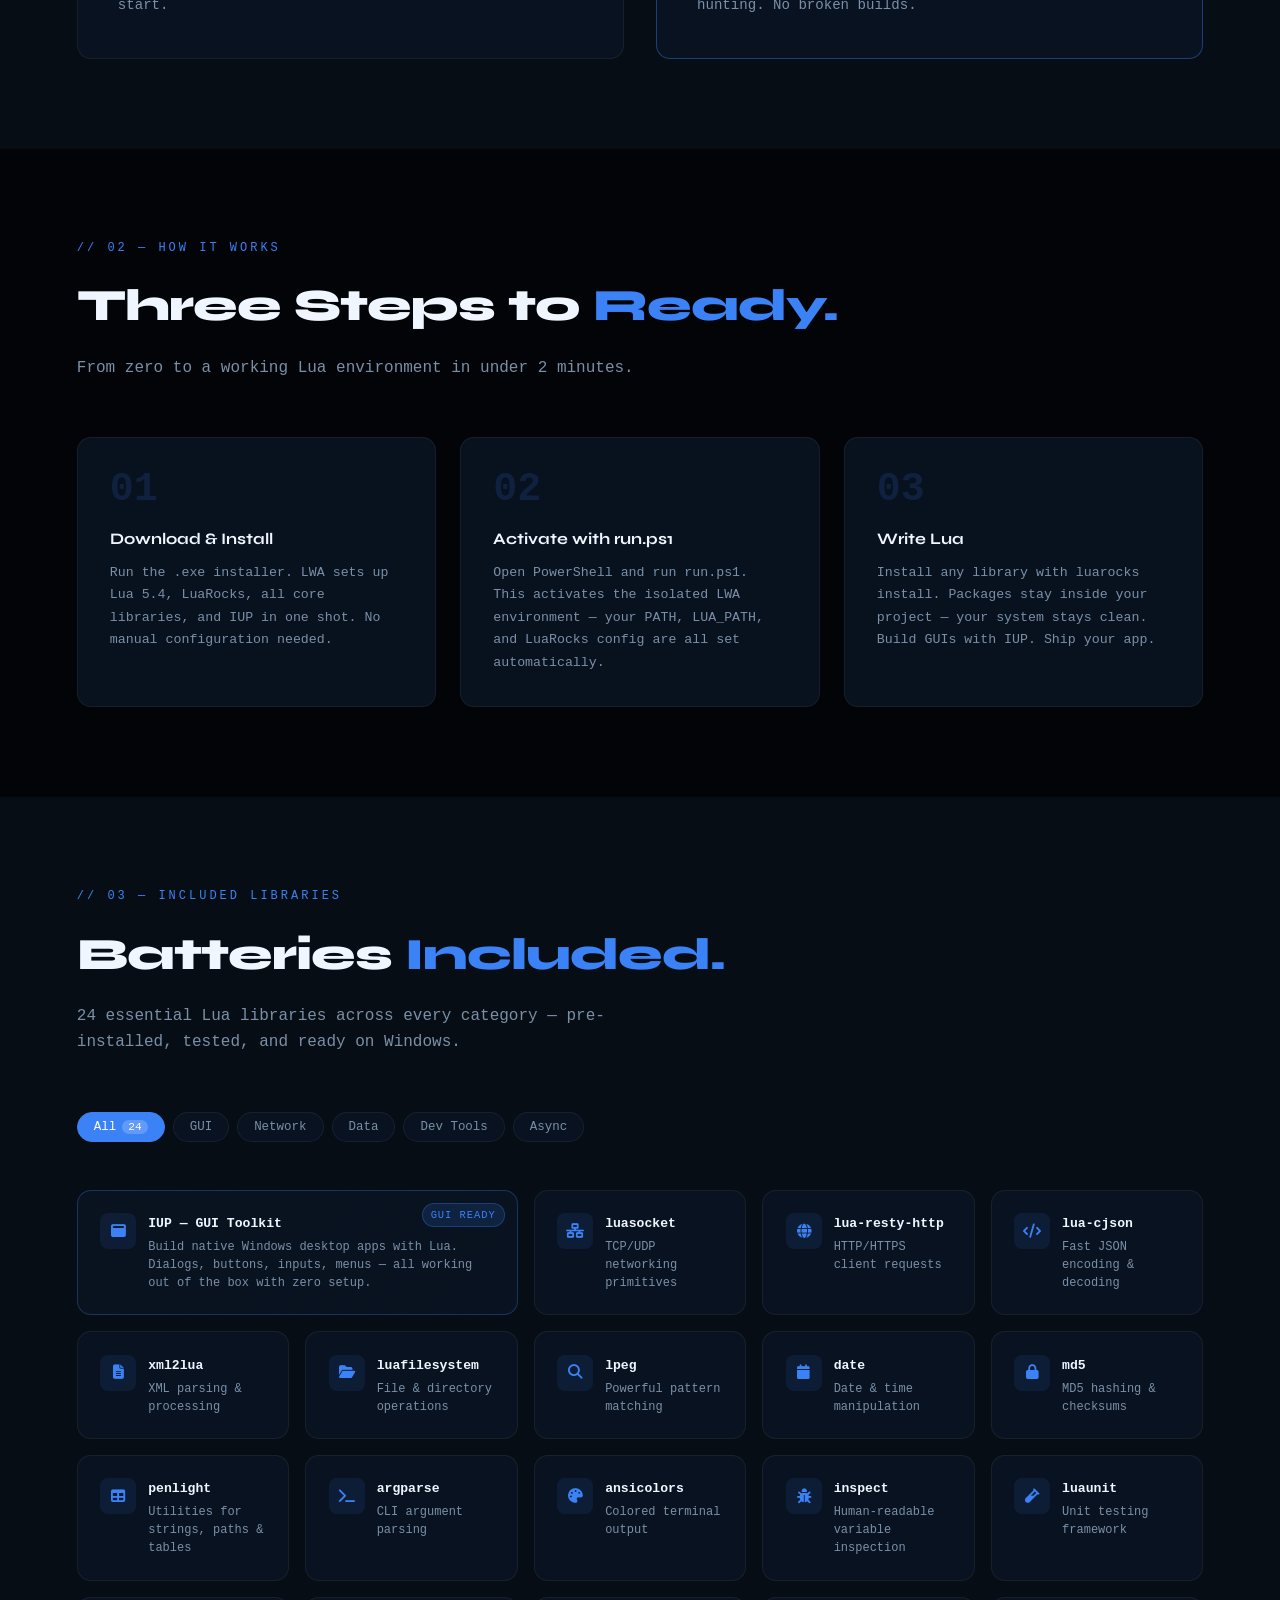
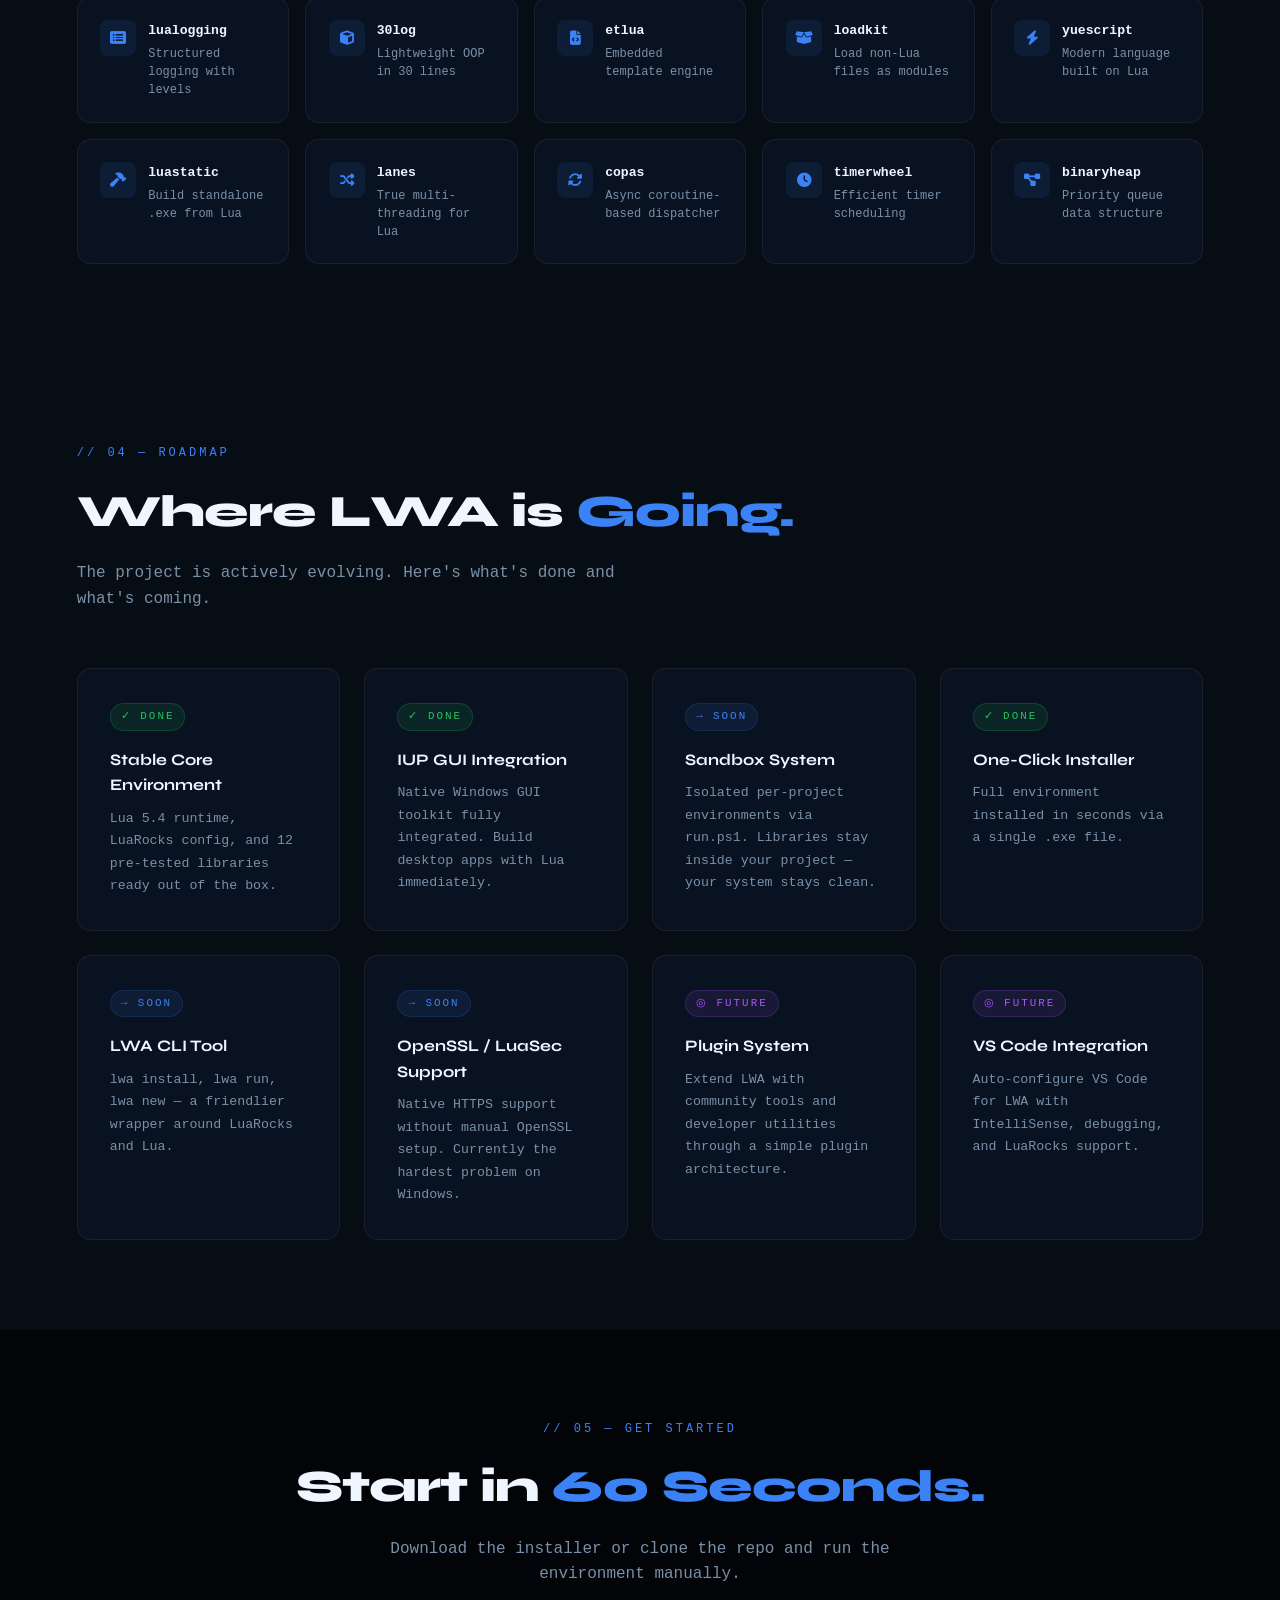
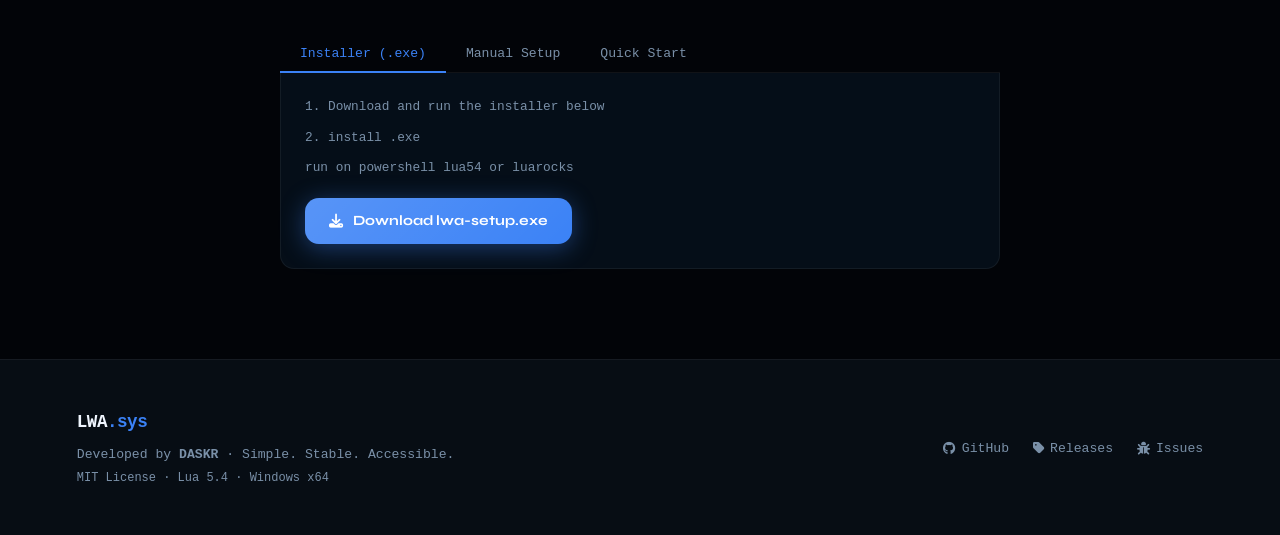
==== commit e6fe1ad1: "Update index.html" ====
--- a/index.html
+++ b/index.html
@@ -1323,10 +1323,10 @@
         <span style="color:var(--text2); font-size:0.8rem;">1. Download and run the installer below</span>
       </div>
       <div class="cmd-line">
-        <span style="color:var(--text2); font-size:0.8rem;">2. Launch PowerShell in your project folder</span>
+        <span style="color:var(--text2); font-size:0.8rem;">2. install .exe</span>
       </div>
       <div class="cmd-line">
-        <span style="color:var(--text2); font-size:0.8rem;">3. Run run.ps1 to activate the environment</span>
+        <span style="color:var(--text2); font-size:0.8rem;">run on powershell lua54 or luarocks</span>
       </div>
       <div style="margin-top:1.2rem;">
         <a href="https://github.com/DASKR515/lwa/releases/download/lua/lwa-setup.exe" class="btn-primary" download style="font-size:0.88rem; padding:12px 24px;">
